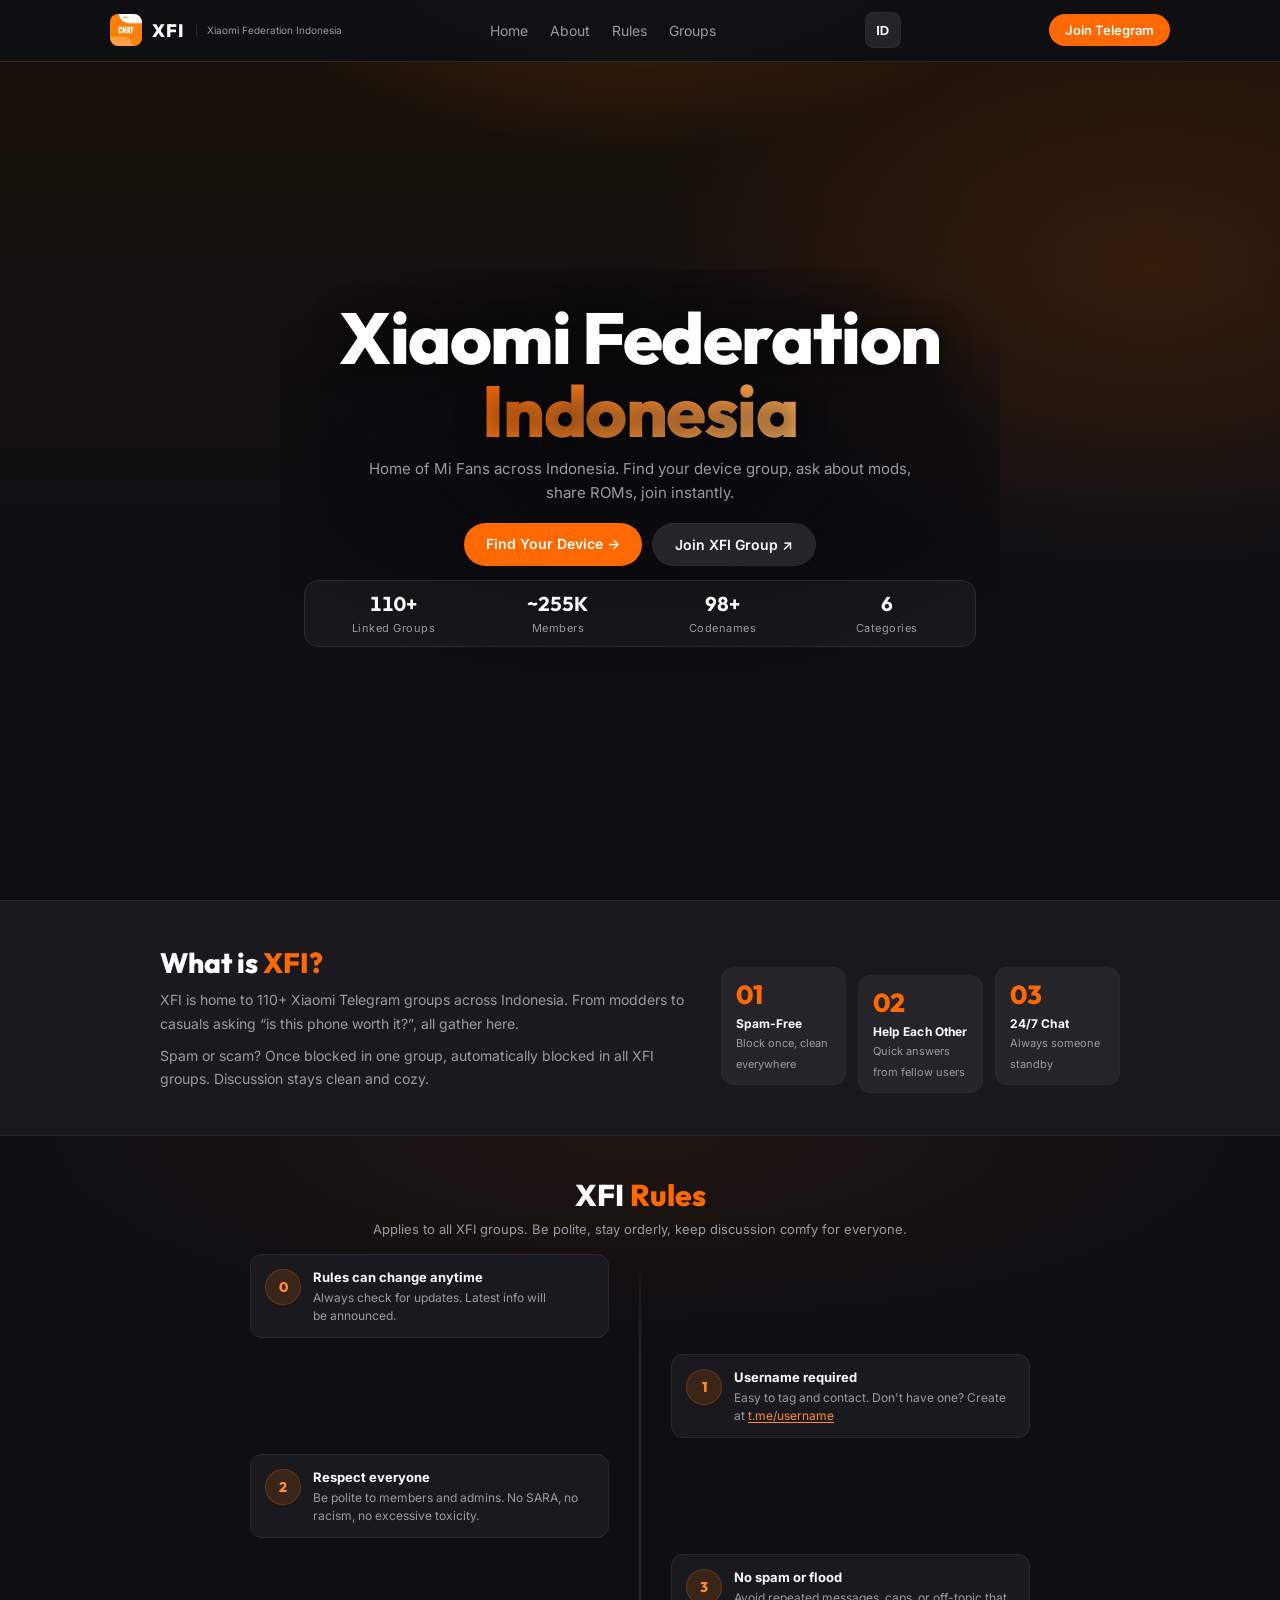
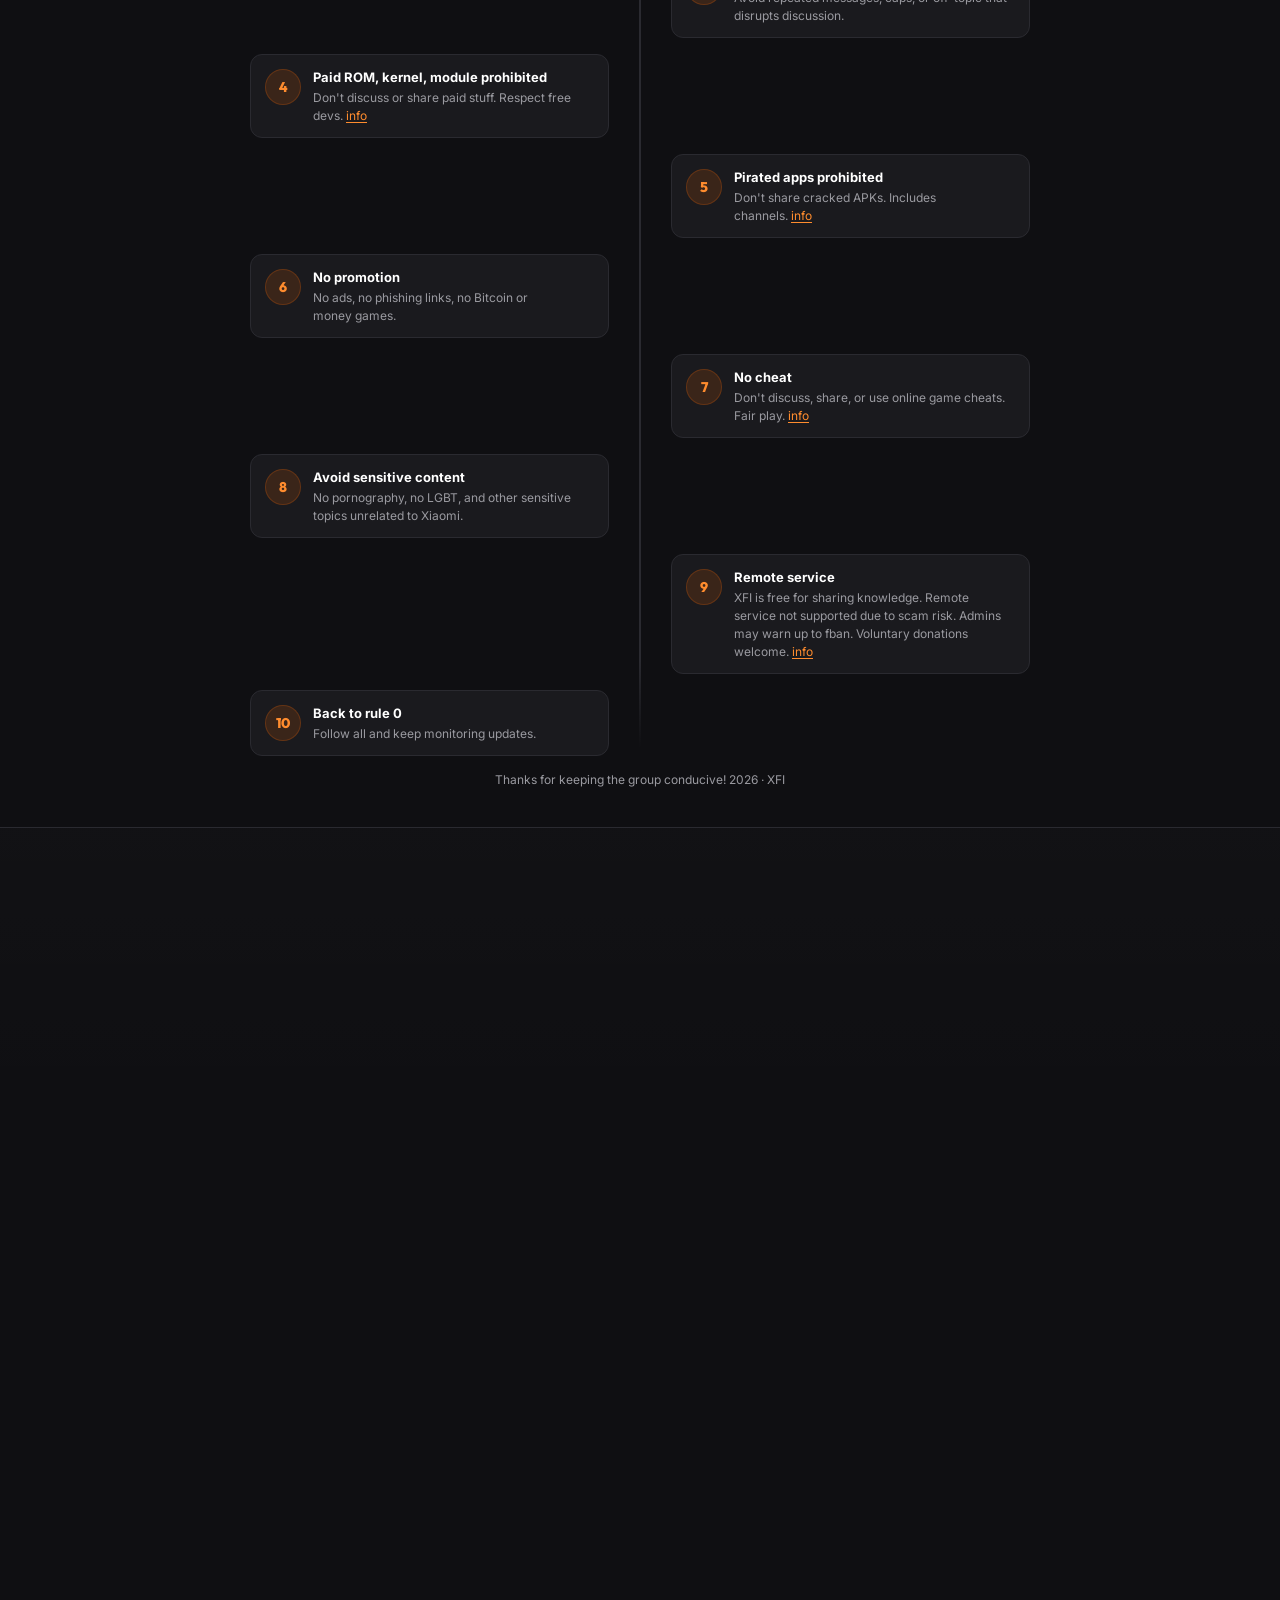
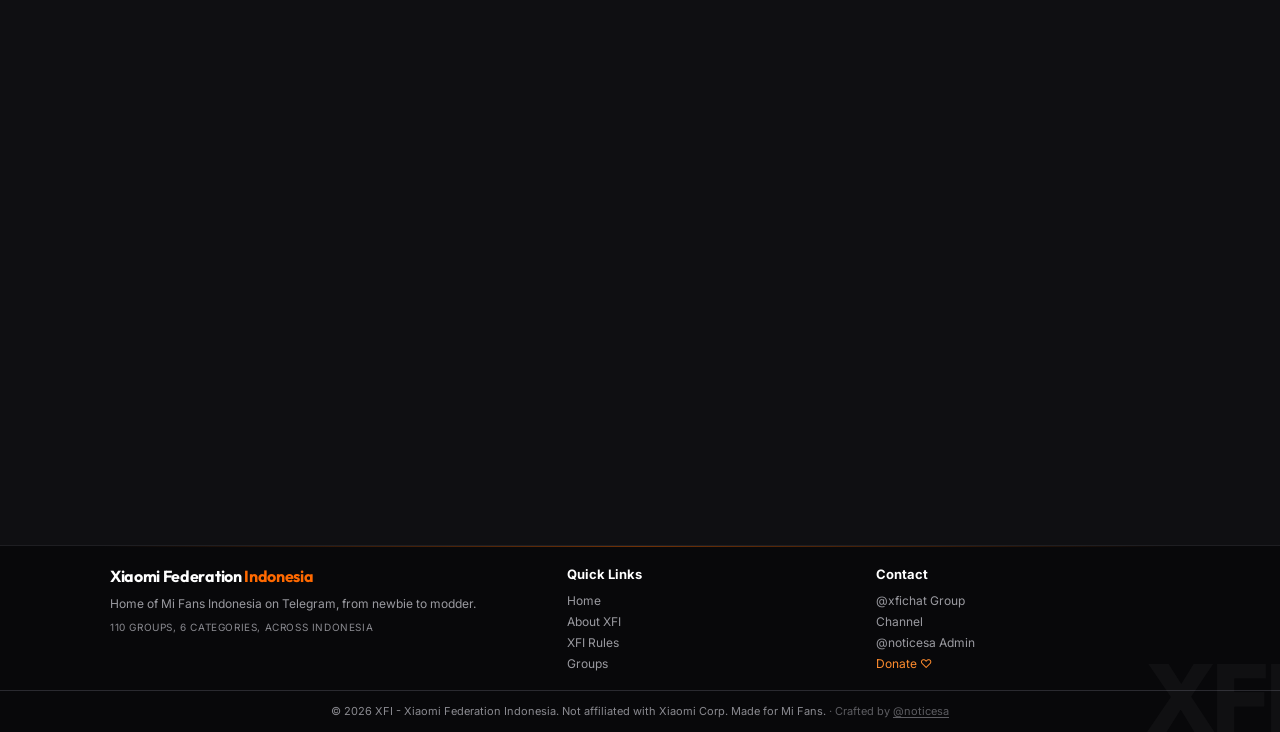
==== index.html @ 32589e23 "feat: initial release Directory of 110 Xiaomi Telegram groups with vertical hero, category filter an" ====
<!DOCTYPE html>
<html lang="id">
<head>
<meta charset="UTF-8">
<meta name="viewport" content="width=device-width, initial-scale=1.0">
<title>XFI - Xiaomi Federation Indonesia</title>
<meta name="description" content="Federasi Xiaomi Indonesia di Telegram. 110 grup tertaut, 110 device, info ROM & komunitas Mi Fans.">
<meta property="og:title" content="XFI - Xiaomi Federation Indonesia">
<meta property="og:description" content="110 grup Telegram Xiaomi tertaut XFI. Filter by kategori/device, foto asli, join langsung.">
<meta property="og:image" content="https://xiaomifederationindonesia.vercel.app/assets/images/xfi-group.jpg">
<meta property="og:type" content="website">
<meta property="og:url" content="https://xiaomifederationindonesia.vercel.app/">
<link rel="canonical" href="https://xiaomifederationindonesia.vercel.app/">
<link rel="alternate" hreflang="id" href="https://xiaomifederationindonesia.vercel.app/">
<link rel="alternate" hreflang="en" href="https://xiaomifederationindonesia.vercel.app/?lang=en">
<link rel="alternate" hreflang="x-default" href="https://xiaomifederationindonesia.vercel.app/">
<link rel="icon" type="image/png" href="assets/images/favicon.png">
<script type="application/ld+json">{"@context":"https://schema.org","@type":"Organization","name":"Xiaomi Federation Indonesia","alternateName":"XFI","url":"https://xiaomifederationindonesia.vercel.app/","logo":"https://xiaomifederationindonesia.vercel.app/assets/images/xfi-group.jpg","description":"Federasi 110 grup Telegram Xiaomi se-Indonesia. Cari grup sesuai HP-mu, tanya oprek, share ROM.","sameAs":["https://t.me/xfichat","https://t.me/XiaomiFederationIndonesia"]}</script>
<script type="application/ld+json">{"@context":"https://schema.org","@type":"FAQPage","mainEntity":[{"@type":"Question","name":"Apa itu XFI?","acceptedAnswer":{"@type":"Answer","text":"XFI adalah Xiaomi Federation Indonesia, federasi 110 grup Telegram Xiaomi se-Indonesia. Dari yang hobi oprek sampai yang cuma mau nanya HP ini worth it gak, semua ngumpul di sini. Spam sekali diblok otomatis keblok di semua grup."}},{"@type":"Question","name":"Bagaimana cara gabung grup XFI?","acceptedAnswer":{"@type":"Answer","text":"Buka https://xiaomifederationindonesia.vercel.app/, cari HP-mu via filter kategori/device atau search, lalu klik Join Grup untuk langsung ke Telegram."}},{"@type":"Question","name":"Apakah XFI resmi Xiaomi?","acceptedAnswer":{"@type":"Answer","text":"Bukan. XFI bukan afiliasi resmi Xiaomi Corp. Dibuat untuk Mi Fans Indonesia."}},{"@type":"Question","name":"Apa aturan utama XFI?","acceptedAnswer":{"@type":"Answer","text":"Wajib pakai username, hormati anggota, no spam/flood, no ROM/kernel berbayar, no APK bajakan, no promosi/phishing/Bitcoin, no cheat, no konten sensitif. Lihat https://xiaomifederationindonesia.vercel.app/#aturan"}}]}</script>
<link rel="apple-touch-icon" href="assets/images/xfi-group.jpg">
<link rel="manifest" href="/manifest.json">
<meta name="theme-color" content="#FF6900">
<link rel="preconnect" href="https://fonts.googleapis.com">
<link rel="preconnect" href="https://fonts.gstatic.com" crossorigin>
<link rel="preload" as="style" href="https://fonts.googleapis.com/css2?family=Outfit:wght@400;600;700;800&family=Inter:wght@400;500;600&display=swap" onload="this.onload=null;this.rel='stylesheet'">
<noscript><link href="https://fonts.googleapis.com/css2?family=Outfit:wght@400;600;700;800&family=Inter:wght@400;500;600&display=swap" rel="stylesheet"></noscript>
<link rel="stylesheet" href="css/style.css?v=46">
<link rel="preload" as="image" href="assets/images/xfi-group.webp" type="image/webp" fetchpriority="high">
<script>document.documentElement.classList.add('js');try{var m=navigator.deviceMemory||8,c=navigator.hardwareConcurrency||8,cn=navigator.connection,sd=cn&&cn.saveData,sl=cn&&/2g/.test(cn.effectiveType||'');if(m<=4||c<=4||sd||sl)document.documentElement.classList.add('low-end');}catch(e){}</script>
</head>
<body>
<a href="#grup" class="skip-link">Lompat ke daftar grup</a>

<nav id="navbar" aria-label="Navigasi utama">
  <div class="nav-inner">
    <div class="logo">
      <div class="logo-box"><picture><source srcset="assets/images/xfi-group.webp" type="image/webp"><img src="assets/images/xfi-group.jpg" alt="XFI" loading="eager" decoding="async" fetchpriority="high" width="32" height="32"></picture></div>
      <span>XFI</span>
      <small>Xiaomi Federation Indonesia</small>
    </div>
    <div class="nav-links">
      <a href="#beranda" data-i18n="nav_home">Beranda</a>
      <a href="#tentang" data-i18n="nav_about">Tentang</a>
      <a href="#aturan" data-i18n="nav_rules">Aturan</a>
      <a href="#grup" data-i18n="nav_groups">Daftar Grup</a>
    </div>
    <button id="langToggle" class="lang-toggle" aria-label="Switch language">EN</button>
    <a href="https://t.me/xfichat" target="_blank" rel="noopener" class="nav-cta" data-i18n="nav_cta">Join Telegram</a>
    <button class="burger" onclick="toggleMenu()" aria-label="Toggle menu" aria-expanded="false" aria-controls="mobileMenu">☰</button>
  </div>
  <div id="mobileMenu" class="mobile-menu">
    <a href="#beranda" onclick="toggleMenu()" data-i18n="nav_home">Beranda</a>
    <a href="#tentang" onclick="toggleMenu()" data-i18n="nav_about">Tentang</a>
    <a href="#aturan" onclick="toggleMenu()" data-i18n="nav_rules">Aturan</a>
    <a href="#grup" onclick="toggleMenu()" data-i18n="nav_groups">Daftar Grup</a>
  </div>
</nav>

<section id="beranda" class="hero">
  <div class="hero-bg"></div>
  <div class="hero-lottie" id="heroLottie" aria-hidden="true"><div class="strip-row strip-a" id="stripA"></div><div class="strip-row strip-b" id="stripB"></div><div class="strip-row strip-c" id="stripC"></div><div class="strip-row strip-d" id="stripD"></div><div class="strip-row strip-e" id="stripE"></div></div>
  <div class="hero-content">
    <h1 data-i18n="hero_title">Xiaomi Federation <span>Indonesia</span></h1>
    <p data-i18n="hero_desc">Tempat kumpul Mi Fans se-Indonesia. Cari grup sesuai HP-mu, tanya oprek, share ROM, langsung join.</p>
    <div class="hero-actions">
      <a href="#grup" class="btn-primary" data-i18n="hero_cta1">Cari Grup HP-mu →</a>
      <a href="https://t.me/xfichat" target="_blank" rel="noopener" class="btn-secondary" data-i18n="hero_cta2">Join Grup XFI ↗</a>
    </div>
    <div class="hero-stats">
      <div class="stat"><b id="countGroups">110+</b><span data-i18n="stat_groups">Grup Tertaut</span></div>
      <div class="stat"><b id="countMembers">~254K</b><span data-i18n="stat_members">Member Grup</span></div>
      <div class="stat"><b id="countCodenames">95+</b><span data-i18n="stat_codenames">Codename</span></div>
      <div class="stat"><b id="countCats">6</b><span data-i18n="stat_cats">Kategori</span></div>
    </div>
  </div>
</section>

<section id="tentang" class="about">
  <div class="container">
    <div class="about-grid">
      <div class="about-text reveal">
        <h2 data-i18n="about_title">Apa itu <span>XFI?</span></h2>
        <p data-i18n="about_p1">XFI itu rumah bareng <span id="aboutGroupsCount">110</span>+ grup Telegram Xiaomi se-Indonesia. Dari yang hobi oprek sampai yang cuma mau nanya “HP ini worth it gak?” semua ngumpul di sini.</p>
        <p data-i18n="about_p2">Kalau ada spam atau scam, sekali diblok di satu grup, otomatis keblok di semua grup XFI. Jadi diskusinya tetap bersih dan nyaman.</p>
      </div>
      <div class="about-cards">
        <div class="mini-card reveal reveal-delay-1"><b data-i18n="about_c1_b">Bebas Spam</b><span data-i18n="about_c1_s">Blok sekali, bersih di semua grup</span></div>
        <div class="mini-card reveal reveal-delay-2"><b data-i18n="about_c2_b">Saling Bantu</b><span data-i18n="about_c2_s">Jawaban cepat dari sesama user</span></div>
        <div class="mini-card reveal reveal-delay-3"><b data-i18n="about_c3_b">Ngobrol 24 Jam</b><span data-i18n="about_c3_s">Ada terus yang standby</span></div>
      </div>

    </div>
  </div>
</section>

<section id="aturan" class="rules">
  <div class="container">
    <div class="section-head reveal">
      <h2 data-i18n="rules_title">Aturan <span>XFI</span></h2>
      <p data-i18n="rules_sub">Berlaku di semua grup tertaut XFI. Sopan, tertib, biar diskusi tetap nyaman buat semua.</p>
    </div>
    <div class="rules-grid">
      <div class="rule-card reveal"><span class="rule-num">0</span><div><b data-i18n="r0_b">Aturan bisa berubah sewaktu-waktu</b><p data-i18n="r0_p">Selalu cek pembaruan biar tidak ketinggalan. Info terbaru selalu diumumkan.</p></div></div>
      <div class="rule-card reveal"><span class="rule-num">1</span><div><b data-i18n="r1_b">Wajib pakai username</b><p data-i18n="r1_p">Biar gampang di-tag dan dihubungi. Belum punya? Buat dulu di <a href="https://t.me/username" target="_blank" rel="noopener">t.me/username</a></p></div></div>
      <div class="rule-card reveal"><span class="rule-num">2</span><div><b data-i18n="r2_b">Saling menghormati</b><p data-i18n="r2_p">Sopan ke anggota dan admin. No SARA, no rasis, no toxic berlebihan.</p></div></div>
      <div class="rule-card reveal"><span class="rule-num">3</span><div><b data-i18n="r3_b">Jangan spam atau flood</b><p data-i18n="r3_p">Hindari pesan berulang, huruf gede berlebihan, atau OOT yang ganggu diskusi.</p></div></div>
      <div class="rule-card reveal"><span class="rule-num">4</span><div><b data-i18n="r4_b">ROM, kernel, modul berbayar dilarang</b><p data-i18n="r4_p">Jangan bahas atau share yang berbayar. Hargai dev yang gratis. <a href="https://t.me/XiaomiFederationIndonesia/495" target="_blank" rel="noopener">info</a></p></div></div>
      <div class="rule-card reveal"><span class="rule-num">5</span><div><b data-i18n="r5_b">Aplikasi bajakan dilarang</b><p data-i18n="r5_p">Jangan share APK crack, tani, atau mod ilegal. Termasuk channelnya. <a href="https://t.me/XiaomiFederationIndonesia/1119" target="_blank" rel="noopener">info</a></p></div></div>
      <div class="rule-card reveal"><span class="rule-num">6</span><div><b data-i18n="r6_b">Dilarang promosi</b><p data-i18n="r6_p">No iklan, no link phishing, no bahas Bitcoin atau money game.</p></div></div>
      <div class="rule-card reveal"><span class="rule-num">7</span><div><b data-i18n="r7_b">No cheat</b><p data-i18n="r7_p">Jangan bahas, share, atau pakai cheat game online. Fair play ya. <a href="https://t.me/XiaomiFederationIndonesia/1123" target="_blank" rel="noopener">info</a></p></div></div>
      <div class="rule-card reveal"><span class="rule-num">8</span><div><b data-i18n="r8_b">Hindari konten sensitif</b><p data-i18n="r8_p">No pornografi, no LGBT, dan topik sensitif lain yang tidak nyambung sama Xiaomi.</p></div></div>
      <div class="rule-card reveal"><span class="rule-num">9</span><div><b data-i18n="r9_b">Jasa remote</b><p data-i18n="r9_p">XFI itu gratis untuk berbagi ilmu. Jasa remote tidak didukung karena rawan tipu. Admin bisa kasih peringatan sampai fban. Donasi sukarela sebagai terima kasih tetap boleh. <a href="https://t.me/XiaomiFederationIndonesia/1492" target="_blank" rel="noopener">info selengkapnya</a></p></div></div>
      <div class="rule-card reveal"><span class="rule-num">10</span><div><b data-i18n="r10_b">Balik lagi ke aturan 0</b><p data-i18n="r10_p">Patuhi semuanya dan pantau terus update aturannya.</p></div></div>
    </div>
    <p class="rules-foot reveal" data-i18n="rules_foot">Makasih udah jaga grup tetap kondusif! 2026 · XFI</p>
  </div>
</section>

<section id="grup" class="groups">
  <div class="container">
    <div class="section-head reveal">
      <h2 data-i18n="groups_title">Daftar Grup Tertaut <span>XFI</span></h2>
      <p data-i18n="groups_sub"><span id="totalGroupsText">110</span> grup aktif. Pilih kategori atau device-mu di bawah, langsung ketemu grup yang pas.</p>
    </div>

    <div class="filter-bar reveal" role="search" aria-label="Filter grup">
      <input type="text" id="searchInput" placeholder="Cari HP-mu… misal: ginkgo, tanzanite, POCO X3 atau &quot;Note 12&quot;" oninput="onSearch()" aria-label="Cari grup">
      <span class="search-hint" aria-hidden="true"><kbd>/</kbd></span>
      <button id="clearFilter" class="btn-secondary" onclick="clearFilters()" style="display:none;white-space:nowrap" aria-label="Reset filter">× Reset</button>
      </div>

    <div class="device-bar reveal" id="categoryBar" role="group" aria-label="Kategori">
      <!-- category pills injected by JS -->
    </div>

    <div class="results-info">
      <span id="resultsText" role="status" aria-live="polite">Ditemukan 110 grup</span>
      <span data-i18n="results_hint">Pilih kategori untuk filter</span>
    </div>

    <div id="groupGrid" class="card-grid" role="list" aria-label="Daftar grup">
      <!-- injected -->
    </div>
    <div class="load-more-wrap" id="loadMoreWrap">
      <small id="loadInfo">Menampilkan 12 dari 110 grup</small>
      <button id="loadMoreBtn" class="btn-secondary" onclick="toggleShowAll()" style="display:none">Lihat Semua (110)</button>
    </div>
    <p class="groups-missing" data-i18n="groups_missing">Grup kamu belum ada? <a href="https://t.me/noticesa" target="_blank" rel="noopener">Hubungi @noticesa</a> di Telegram.</p>
  </div>
</section>

<footer>
  <div class="container footer-grid">
    <div>
      <h3 class="footer-title">Xiaomi Federation <span>Indonesia</span></h3>
      <p data-i18n="footer_desc">Rumah Mi Fans Indonesia di Telegram, dari newbie sampai opreker.</p>
      <small class="footer-meta" data-i18n="footer_meta">110 Grup, 6 Kategori, Se-Indonesia</small>
    </div>
    <div>
      <b data-i18n="footer_quick">Link Cepat</b>
      <a href="#beranda" data-i18n="footer_link_home">Beranda</a>
      <a href="#tentang" data-i18n="footer_link_about">Tentang XFI</a>
      <a href="#aturan" data-i18n="footer_link_rules">Aturan XFI</a>
      <a href="#grup" data-i18n="footer_link_groups">Daftar Grup</a>
    </div>
    <div>
      <b data-i18n="footer_contact">Kontak</b>
      <a href="https://t.me/xfichat" target="_blank" rel="noopener" data-i18n="footer_link_chat">@xfichat Grup</a>
      <a href="https://t.me/XiaomiFederationIndonesia" target="_blank" rel="noopener" data-i18n="footer_link_channel">Channel Pengumuman</a>
      <a href="https://t.me/noticesa" target="_blank" rel="noopener" data-i18n="footer_link_admin">@noticesa Admin</a>
      <a href="https://sociabuzz.com/noticesa/tribe" target="_blank" rel="noopener" class="footer-donate" data-i18n="footer_donate">Donasi ♡</a>
    </div>
  </div>
  <div class="copyright"><span data-i18n="footer_copy">© 2026 XFI - Xiaomi Federation Indonesia. Bukan afiliasi resmi Xiaomi Corp. Dibuat untuk Mi Fans.</span> <span class="footer-credit">· Crafted by <a href="https://t.me/noticesa" target="_blank" rel="noopener">@noticesa</a></span></div>
</footer>

<div id="toast" class="toast" role="status" aria-live="polite"></div>
<script>if('serviceWorker' in navigator){ window.addEventListener('load',()=>{ navigator.serviceWorker.register('/sw.js').catch(()=>{}); }); }</script>
<script src="js/script.js?v=46" defer></script>
</body>
</html>
---- css/style.css ----
*{margin:0;padding:0;box-sizing:border-box}
:root{--orange:#FF6900;--orange2:#ff8c2e;--dark:#0f0f12;--dark2:#1a1a1e;--dark3:#252529;--muted:#9a9aa0;--border:#2a2a30;--ease: cubic-bezier(0.16,1,0.3,1)}
html{scroll-behavior:smooth}
::view-transition-old(root),::view-transition-new(root){animation-duration:.25s}
::view-transition-group(root){background:var(--dark)}
html::view-transition{background:var(--dark)}
:focus-visible{outline:2px solid var(--orange);outline-offset:2px}
.skip-link{position:absolute;left:-9999px;top:8px;background:var(--orange);color:#fff;padding:8px 14px;border-radius:999px;font-size:13px;z-index:100;transition:left .15s}
.skip-link:focus{left:12px;top:12px}
@media(prefers-reduced-motion:reduce){html{scroll-behavior:auto} .hero-bg{animation:none!important} .reveal{opacity:1!important;transform:none!important} .badge{animation:none!important} .hero h1 span{animation:none!important} .g-card{animation:none!important} .btn-primary::after{display:none}}
body{font-family:'Inter',sans-serif;background:var(--dark);color:#fff;overflow-x:hidden;-webkit-font-smoothing:antialiased;text-rendering:optimizeLegibility;font-variant-ligatures:common-ligatures;font-feature-settings:"kern" 1,"liga" 1}
h1,h2,h3{hyphens:none}
p{text-wrap:pretty}
img{max-width:100%;height:auto}
img[loading="lazy"]{content-visibility:auto;contain-intrinsic-size:320px 320px}
a{color:inherit;text-decoration:none}
.container{max-width:1100px;margin:0 auto;padding:0 20px}
/* reveal */
.reveal{opacity:0;transform:translateY(14px)}
.reveal.active{opacity:1;transform:none;transition:opacity .6s var(--ease),transform .6s var(--ease)}
.reveal-delay-1{transition-delay:.05s} .reveal-delay-2{transition-delay:.1s} .reveal-delay-3{transition-delay:.15s}
nav{position:fixed;top:0;left:0;right:0;z-index:50;background:rgba(15,15,18,0.82);backdrop-filter:blur(16px) saturate(1.2);-webkit-backdrop-filter:blur(16px) saturate(1.2);border-bottom:1px solid var(--border);transition:background .3s var(--ease), border-color .3s var(--ease), box-shadow .3s var(--ease);contain:paint;transform:translateZ(0);will-change:auto}
nav.scrolled{background:rgba(15,15,18,0.96);box-shadow:0 4px 30px rgba(0,0,0,0.4);border-color:rgba(255,105,0,0.15)}
.nav-inner{max-width:1100px;margin:0 auto;padding:12px 20px;display:flex;align-items:center;justify-content:space-between;gap:16px}
.logo{display:flex;align-items:center;gap:10px}
.logo-box{width:32px;height:32px;background:var(--orange);border-radius:8px;display:grid;place-items:center;font-weight:800;font-family:'Outfit';font-size:18px;color:#fff;overflow:hidden;transition:transform .3s var(--ease)}
.logo-box img{width:100%;height:100%;object-fit:cover;display:block}
.logo-box picture{width:100%;height:100%;display:block}
.logo:hover .logo-box{transform:rotate(6deg) scale(1.05)}
.logo span{font-family:'Outfit';font-weight:800;font-size:18px;letter-spacing:1px}
.logo small{font-size:10px;color:var(--muted);border-left:1px solid var(--border);padding-left:10px;margin-left:2px;line-height:1.2;display:none}
@media(min-width:700px){.logo small{display:block}}
.nav-links{display:none;gap:22px;font-size:14px;color:var(--muted)}
.nav-links a{position:relative;transition:color .2s}
.nav-links a::after{content:'';position:absolute;left:0;bottom:-4px;width:0;height:2px;background:var(--orange);border-radius:2px;transition:width .3s var(--ease)}
.nav-links a:hover{color:#fff}
.nav-links a:hover::after{width:100%}
@media(min-width:800px){.nav-links{display:flex}}
.lang-toggle{display:grid!important;place-items:center;background:var(--dark3);border:1px solid var(--border);color:#fff;width:36px;height:36px;border-radius:8px;font-size:13px;font-weight:800;cursor:pointer;transition:all .2s var(--ease);margin-left:auto;flex-shrink:0;opacity:1!important;visibility:visible!important;z-index:10}
.lang-toggle::before{content:'🌐';font-size:14px;display:none}
.lang-toggle:hover{border-color:var(--orange);color:var(--orange);background:var(--dark3)}
@media(min-width:800px){.lang-toggle{margin-left:0}}
@media(max-width:799px){.lang-toggle{width:36px;height:36px;font-size:13px}}
.nav-cta{background:var(--orange);padding:8px 16px;border-radius:999px;font-size:13px;font-weight:600;display:none;transition:transform .2s var(--ease), background .2s, box-shadow .2s}
.nav-cta:hover{transform:translateY(-1px) scale(1.02);background:var(--orange2);box-shadow:0 4px 16px rgba(255,105,0,0.35)}
@media(min-width:800px){.nav-cta{display:block}}
.burger{background:var(--dark3);border:1px solid var(--border);color:#fff;width:36px;height:36px;border-radius:8px;font-size:18px;transition:all .2s}
.burger:hover{border-color:var(--orange);color:var(--orange)}
@media(min-width:800px){.burger{display:none}}
.mobile-menu{display:flex;flex-direction:column;gap:10px;border-top:1px solid transparent;max-height:0;opacity:0;visibility:hidden;pointer-events:none;transform:translateY(-8px);overflow:hidden;padding:0 20px;transition:max-height .36s var(--ease), opacity .28s var(--ease), transform .32s var(--ease), padding .32s var(--ease), border-color .28s var(--ease), visibility .32s var(--ease)}
.mobile-menu.open{max-height:220px;opacity:1;visibility:visible;pointer-events:auto;transform:none;padding:10px 20px 16px;border-top-color:var(--border)}
.mobile-menu a{padding:8px 0;color:var(--muted);transition:color .2s, transform .2s}
.mobile-menu a:hover{color:#fff;transform:translateX(4px)}
.hero{position:relative;padding:96px 20px 48px;text-align:center;overflow:hidden;min-height:100vh;min-height:100dvh;min-height:100svh;display:grid;place-items:center;contain:paint}
@media(max-width:900px){.hero{padding:88px 20px 40px;min-height:100vh;min-height:100dvh;min-height:100svh}}
@media(max-width:600px){.hero{padding:84px 16px 32px;min-height:100vh;min-height:100dvh;min-height:100svh}}
.hero-bg{position:absolute;inset:0;background:radial-gradient(ellipse 700px 400px at 50% -10%, rgba(255,105,0,0.28), transparent 60%), radial-gradient(ellipse 500px 300px at 90% 30%, rgba(255,105,0,0.14), transparent), linear-gradient(180deg, #1a1108 0%, #0f0f12 60%);z-index:-1;animation:heroShift 14s ease-in-out infinite alternate;transform:translateZ(0);contain:paint;will-change:auto}
@keyframes heroShift{0%{transform:scale(1) translateY(0)}100%{transform:scale(1.03) translateY(-6px)}}
.hero-lottie{position:absolute;inset:0;pointer-events:none;z-index:0;overflow:hidden;contain:paint;display:flex;flex-direction:row;justify-content:space-evenly;gap:10px;animation:lottieIn 1s var(--ease) .1s both}
@keyframes lottieIn{from{opacity:0}to{opacity:1}}
.strip-row{position:relative;display:flex;flex-direction:column;height:max-content;opacity:.52;-webkit-mask-image:linear-gradient(180deg,transparent 0,#000 16%,#000 84%,transparent 100%);mask-image:linear-gradient(180deg,transparent 0,#000 16%,#000 84%,transparent 100%)}
.strip-a{animation:marqueeY 38s linear infinite,weaveX 9s ease-in-out infinite}
.strip-b{animation:marqueeY 96s linear infinite reverse,weaveX 11s ease-in-out infinite reverse}
.strip-c{animation:marqueeY 55s linear infinite,weaveX 10s ease-in-out infinite}
.strip-d{animation:marqueeY 130s linear infinite reverse,weaveX 12s ease-in-out infinite reverse}
.strip-e{animation:marqueeY 72s linear infinite,weaveX 8.5s ease-in-out infinite}
.strip-row img{width:120px;height:120px;object-fit:cover;border-radius:16px;margin-bottom:10px;border:1px solid rgba(255,255,255,0.09);filter:saturate(1.05) blur(2.6px);transform:translateZ(0) scale(1.04);will-change:transform;contain:paint}
@keyframes marqueeY{from{transform:translateY(0)}to{transform:translateY(-50%)}}
@keyframes weaveX{0%,100%{translate:0 0}50%{translate:4px 0}}
.hero-lottie::after{content:'';position:absolute;inset:0;background:linear-gradient(180deg,rgba(15,15,18,0.78) 0%,rgba(15,15,18,0.58) 30%,rgba(15,15,18,0.58) 70%,rgba(15,15,18,0.86) 100%)}
@media(max-width:600px){.hero-lottie{gap:6px;animation:none;contain:paint}.strip-row{animation:none!important;opacity:.46;will-change:auto}.strip-a{animation:marqueeY 45s linear infinite!important;will-change:transform;transform:translateZ(0)}.strip-b{animation:marqueeY 105s linear infinite reverse!important;will-change:transform;transform:translateZ(0)}.strip-c{animation:marqueeY 62s linear infinite!important;will-change:transform;transform:translateZ(0)}.strip-row img{width:88px;height:88px;border-radius:12px;filter:saturate(1.05) blur(2.2px);transform:translateZ(0);will-change:auto}.strip-d,.strip-e{display:none}.hero-lottie::after{background:linear-gradient(180deg,rgba(15,15,18,0.82) 0%,rgba(15,15,18,0.64) 30%,rgba(15,15,18,0.64) 70%,rgba(15,15,18,0.88) 100%)}}
@media(prefers-reduced-motion:reduce){.hero-lottie{display:none}}
@media(hover:none){.hero-lottie{will-change:auto}.strip-row{will-change:auto}.strip-row img{filter:saturate(1.05) blur(2.2px);will-change:auto;transform:none}.hero-lottie::after{background:linear-gradient(180deg,rgba(15,15,18,0.84) 0%,rgba(15,15,18,0.66) 30%,rgba(15,15,18,0.66) 70%,rgba(15,15,18,0.90) 100%)}}
.hero-content{max-width:720px;position:relative;z-index:1;background:radial-gradient(ellipse 80% 70% at 50% 45%, rgba(9,9,12,0.9) 0%, rgba(9,9,12,0.6) 55%, transparent 78%);padding:32px 24px}
@media(max-width:600px){.hero-content{padding:18px 12px}}
@keyframes fadeUp{from{opacity:0;transform:translateY(18px)}to{opacity:1;transform:none}}
@keyframes float{0%,100%{transform:translateY(0)}50%{transform:translateY(-4px)}}
@keyframes gradientShift{0%{background-position:0% 50%}50%{background-position:100% 50%}100%{background-position:0% 50%}}
@keyframes cardEntrance{from{opacity:0;transform:translateY(12px) scale(0.98)}to{opacity:1;transform:none}}
.badge{background:rgba(255,105,0,0.14);border:1px solid rgba(255,105,0,0.28);color:var(--orange2);padding:6px 12px;border-radius:999px;font-size:11px;letter-spacing:.6px;font-weight:600;display:inline-block;margin-bottom:12px;backdrop-filter:blur(8px);-webkit-backdrop-filter:blur(8px);animation:fadeUp .6s var(--ease) .1s both, float 4s ease-in-out 1s infinite}
.hero h1{font-family:'Outfit';font-size:clamp(40px,8vw,72px);font-weight:800;line-height:1.02;letter-spacing:-0.02em;animation:fadeUp .6s var(--ease) .15s both;text-wrap:balance;text-shadow:0 2px 28px rgba(0,0,0,0.6)}
.hero h1 span{color:var(--orange);background:linear-gradient(135deg, var(--orange), #ffb86a, var(--orange));background-size:200% 200%;-webkit-background-clip:text;-webkit-text-fill-color:transparent;background-clip:text;animation:gradientShift 6s ease infinite}
.hero p{color:var(--muted);margin:10px auto 0;max-width:560px;line-height:1.6;font-size:15px;animation:fadeUp .6s var(--ease) .2s both}
@media(max-width:600px){.hero p{font-size:14px;line-height:1.5}}
.hero-actions{display:flex;gap:10px;justify-content:center;margin-top:18px;flex-wrap:wrap;animation:fadeUp .6s var(--ease) .25s both}
.btn-primary{position:relative;overflow:hidden;background:var(--orange);color:#fff;padding:12px 22px;border-radius:999px;font-weight:600;font-size:14px;display:inline-block;transition:transform .25s var(--ease), background .2s, box-shadow .25s var(--ease);isolation:isolate;will-change:auto}
.btn-primary:hover{background:var(--orange2);transform:translateY(-2px) scale(1.015);box-shadow:0 8px 22px rgba(255,105,0,0.35)}
.btn-primary::after{content:'';position:absolute;top:0;left:0;width:100%;height:100%;background:linear-gradient(120deg, transparent 20%, rgba(255,255,255,0.22) 40%, transparent 60%);transform:translateX(-100%);transition:transform .6s var(--ease);pointer-events:none}
.btn-primary:hover::after{transform:translateX(100%)}
.btn-primary:active{transform:translateY(0) scale(0.98)}
.btn-secondary{background:var(--dark3);border:1px solid var(--border);color:#fff;padding:12px 22px;border-radius:999px;font-weight:600;font-size:14px;transition:transform .25s var(--ease), background .2s, border-color .2s}
.btn-secondary:hover{background:#2a2a30;border-color:rgba(255,105,0,0.3);transform:translateY(-2px)}
.hero-stats{display:grid;grid-template-columns:repeat(4,1fr);gap:8px;margin-top:14px;background:rgba(255,255,255,0.04);border:1px solid var(--border);border-radius:14px;padding:10px;backdrop-filter:blur(10px);-webkit-backdrop-filter:blur(10px);animation:fadeUp .6s var(--ease) .35s both}
@media(max-width:600px){.hero-stats{gap:6px;padding:8px}.stat b{font-size:18px}.stat span{font-size:10px}}
.stat b{font-family:'Outfit';font-size:20px;display:block;transition:color .3s, transform .3s var(--ease);font-variant-numeric:tabular-nums lining-nums}
.stat:hover b{color:var(--orange);transform:scale(1.05)}
.stat span{font-size:11px;color:var(--muted);letter-spacing:.5px}
@media(max-width:500px){.hero-stats{grid-template-columns:repeat(2,1fr);gap:6px}}
.about{padding:36px 0;background:var(--dark2);border-top:1px solid var(--border);border-bottom:1px solid var(--border);content-visibility:auto;contain-intrinsic-size:auto 320px;contain:layout paint}
.about-grid{display:grid;grid-template-columns:1fr;gap:24px;max-width:960px;margin:0 auto}
@media(min-width:800px){.about-grid{grid-template-columns:1.2fr .9fr;align-items:center;gap:28px}.about-text h2,.about-text p{text-align:left;margin-left:0;margin-right:0}.about-text p{max-width:48ch}}
@media(max-width:799px){.about-text h2,.about-text p{text-align:center}}
.about-text h2{font-family:'Outfit';font-size:clamp(24px,4vw,28px);font-weight:800;text-wrap:balance}
.about-text h2 span{color:var(--orange)}
.about-text p{color:var(--muted);line-height:1.7;margin:8px auto 0;max-width:62ch;font-size:14px}
@media(max-width:600px){.about-text p{font-size:13px;max-width:34ch}}
.about-cards{display:grid;grid-template-columns:1fr;gap:10px;margin-top:14px}
@media(min-width:500px) and (max-width:799px){.about-cards{grid-template-columns:repeat(3,1fr)}}
@media(min-width:800px){.about-cards{grid-template-columns:1fr;gap:12px;margin-top:0}}
.mini-card{background:var(--dark3);border:1px solid var(--border);border-radius:12px;padding:14px 14px 12px;font-size:17px;transition:transform .3s var(--ease), border-color .3s, background .3s, box-shadow .3s}
.mini-card:hover{transform:translateY(-4px);border-color:rgba(255,105,0,0.28);background:#2e2e33;box-shadow:0 8px 20px rgba(0,0,0,0.18)}
.mini-card b{display:block;font-size:12px;margin-top:8px;letter-spacing:.1px}
.mini-card span{font-size:11px;color:var(--muted);line-height:1.5}
.about-cards{counter-reset:about;display:grid;gap:12px;margin-top:16px}
.mini-card{counter-increment:about;text-align:left}
.mini-card::before{content:'0' counter(about);display:block;font-family:'Outfit';font-weight:800;font-size:26px;color:var(--orange);letter-spacing:.4px;line-height:1}
@media(min-width:700px){.about-cards{grid-template-columns:repeat(3,1fr);gap:12px}.mini-card:nth-child(2){transform:translateY(8px)}.mini-card:nth-child(2):hover{transform:translateY(4px)}}
@media(max-width:699px){.about-cards{gap:10px}.mini-card{padding:12px}.mini-card::before{font-size:22px}}
.about{padding:44px 0}
@media(max-width:600px){.about{padding:32px 0}}
/* RULES */
.rules{padding:40px 0;background:radial-gradient(ellipse 900px 280px at 50% 0%, rgba(255,105,0,0.07), transparent 68%), var(--dark);border-bottom:1px solid var(--border);content-visibility:auto;contain-intrinsic-size:auto 700px;contain:layout paint}
@media(max-width:600px){.rules{padding:28px 0}}
.rules-grid{position:relative;max-width:780px;margin:0 auto;display:flex;flex-direction:column;gap:14px;padding-left:48px}
.rules-grid::before{content:'';position:absolute;left:18px;top:8px;bottom:8px;width:2px;background:linear-gradient(180deg, transparent, var(--border) 8%, var(--border) 92%, transparent);border-radius:999px}
.rule-card{position:relative;display:flex;gap:12px;background:var(--dark2);border:1px solid var(--border);border-radius:12px;padding:14px 14px 12px;transition:border-color .3s,transform .3s var(--ease),background .3s, box-shadow .3s;contain:layout paint}
.rule-card::before{content:'';position:absolute;left:-38px;top:18px;width:10px;height:10px;border-radius:999px;background:var(--dark2);border:2px solid var(--orange);box-shadow:0 0 0 4px rgba(255,105,0,0.12)}
.rule-card:hover{border-color:rgba(255,105,0,0.28);transform:translateX(2px);background:#1e1e22;box-shadow:0 6px 18px rgba(0,0,0,0.18)}
.rule-card:hover::before{background:var(--orange);box-shadow:0 0 0 4px rgba(255,105,0,0.18)}
.rule-num{flex-shrink:0;width:36px;height:36px;border-radius:999px;background:rgba(255,105,0,0.14);border:1px solid rgba(255,105,0,0.22);color:var(--orange2);display:grid;place-items:center;font-weight:800;font-family:'Outfit';font-size:14px}
@media(min-width:700px){.rules-grid{padding-left:0;gap:16px}.rules-grid::before{left:50%;transform:translateX(-50%)}.rule-card{width:46%}.rule-card:nth-child(odd){align-self:flex-start}.rule-card:nth-child(even){align-self:flex-end}.rule-card:nth-child(odd)::before{left:auto;right:-37px}.rule-card:nth-child(even)::before{left:-37px}.rule-card:nth-child(odd):hover{transform:translateX(-2px)}.rule-card:nth-child(even):hover{transform:translateX(2px)}}
@media(max-width:699px){.rules-grid{gap:12px;padding-left:42px}.rules-grid::before{left:14px}.rule-card::before{left:-32px;width:9px;height:9px}}
.rule-card b{display:block;font-size:13px;margin-bottom:4px}
.rule-card p{font-size:12px;color:var(--muted);line-height:1.5;margin-top:2px}
.rule-card a{color:var(--orange2);text-decoration:underline;text-underline-offset:2px}
.rules-foot{text-align:center;margin-top:16px;font-size:12px;color:var(--muted)}
@media(hover:none){.rule-card:hover{transform:none;box-shadow:none}}
/* GROUPS */
.groups{padding:40px 0 36px;background:linear-gradient(180deg, rgba(255,255,255,0.01), transparent 22%), var(--dark);content-visibility:auto;contain-intrinsic-size:auto 800px;contain:layout paint}
@media(max-width:600px){.groups{padding:28px 0 24px}}
.section-head{text-align:center;max-width:600px;margin:0 auto 14px}
.section-head h2{font-family:'Outfit';font-size:30px;font-weight:800}
.section-head h2 span{color:var(--orange)}
.section-head p{color:var(--muted);font-size:13px;margin-top:6px;line-height:1.5}
.groups .section-head{text-align:left;margin:0 0 14px;max-width:none}
.filter-bar{position:sticky;top:60px;z-index:5;display:flex;flex-direction:column;gap:10px;background:var(--dark2);border:1px solid var(--border);border-radius:12px;padding:10px;margin-bottom:8px;transition:border-color .3s, box-shadow .3s}
@media(max-width:600px){.filter-bar{top:56px;padding:10px 10px 8px}}
.filter-bar:focus-within{border-color:rgba(255,105,0,0.3);box-shadow:0 0 0 3px rgba(255,105,0,0.08)}
@media(min-width:700px){.filter-bar{flex-direction:row;align-items:center;justify-content:space-between}}
.filter-bar input{flex:none;background:var(--dark) url("data:image/svg+xml,%3Csvg xmlns='http://www.w3.org/2000/svg' width='16' height='16' viewBox='0 0 24 24' fill='none' stroke='%239a9aa0' stroke-width='2' stroke-linecap='round'%3E%3Ccircle cx='11' cy='11' r='7'/%3E%3Cpath d='M20 20L16.65 16.65'/%3E%3C/svg%3E") no-repeat 14px center;color:#fff;padding:10px 14px 10px 38px;border:1px solid var(--border);border-radius:999px;outline:none;font-size:13px;min-width:0;width:100%;transition:border-color .2s, box-shadow .2s}
@media(min-width:700px){.filter-bar input{flex:1;min-width:0;max-width:none}}
.search-hint{margin-left:8px;display:none;align-items:center;gap:4px;color:var(--muted);font-size:11px;flex-shrink:0}
.search-hint kbd{display:inline-grid;place-items:center;min-width:22px;height:22px;padding:0 6px;border-radius:6px;background:var(--dark3);border:1px solid var(--border);border-bottom-width:2px;font-family:'Inter';font-size:11px;line-height:1;color:var(--muted)}
@media(min-width:700px){.search-hint{display:flex}}
.filter-bar:focus-within .search-hint kbd{border-color:rgba(255,105,0,0.28);color:#fff}
.filter-bar input:focus{border-color:var(--orange);box-shadow:0 0 0 3px rgba(255,105,0,0.12)}
.device-bar{display:flex;gap:7px;overflow-x:auto;padding:8px 8px 14px;margin:-4px -8px 0;scrollbar-width:none; -ms-overflow-style:none;scroll-behavior:smooth;-webkit-overflow-scrolling:touch;scroll-snap-type:x proximity}
.device-bar .device-pill{scroll-snap-align:start}
.device-bar::-webkit-scrollbar{display:none}
.device-pill{white-space:nowrap;background:var(--dark2);border:1px solid var(--border);color:var(--muted);padding:7px 13px;border-radius:999px;font-size:12px;cursor:pointer;flex-shrink:0;min-height:32px;display:inline-grid;place-items:center;transition:all .25s var(--ease)}
@media(max-width:600px){.device-pill{padding:6px 12px;font-size:11px;min-height:30px}}
.device-pill:hover{border-color:rgba(255,105,0,0.4);color:#fff;transform:translateY(-1px);box-shadow:0 3px 10px rgba(255,105,0,0.18)}
.device-pill:active{transform:scale(0.97)}
.device-pill.active{background:var(--orange);color:#fff;border-color:var(--orange);font-weight:600;box-shadow:0 3px 10px rgba(255,105,0,0.36);transform:translateY(-1px)}
.device-pill small{opacity:.7;margin-left:4px}
.results-info{display:flex;align-items:center;justify-content:space-between;padding:4px 2px;color:var(--muted);font-size:11px;gap:8px;flex-wrap:wrap}
.results-info button{min-width:96px;text-align:center;flex-shrink:0}
.card-grid{display:grid;grid-template-columns:1fr;gap:10px;contain:layout paint}
@media(min-width:600px){.card-grid{grid-template-columns:repeat(2,minmax(0,1fr));gap:12px}}
@media(min-width:1024px){.card-grid{gap:12px}}
@media(max-width:599px){.card-grid{gap:10px}.g-card{padding:12px}.g-desc{font-size:12px}}
.g-card{position:relative;overflow:hidden;background:rgba(26,26,30,0.88);border:1px solid var(--border);border-radius:12px;padding:12px;display:flex;flex-direction:column;gap:6px;transition:transform .35s var(--ease), border-color .3s, box-shadow .35s var(--ease), background .3s;min-width:0;max-width:100%;overflow:hidden;isolation:isolate;animation:cardEntrance .5s var(--ease) both;animation-delay:calc(var(--i,0)*0.04s);content-visibility:auto;contain-intrinsic-size:auto 170px;contain:layout paint style;backface-visibility:hidden;transform:translateZ(0);will-change:auto}
.g-bg{position:absolute;inset:0;width:100%;height:100%;object-fit:cover;filter:blur(6px) saturate(1.15);opacity:0;transform:scale(1.08) translateZ(0);transition:opacity .45s var(--ease), filter .3s var(--ease);z-index:0;pointer-events:none;contain:paint;will-change:auto;background:var(--dark3)}
.g-bg.loaded{opacity:0.28}
.g-card::before{content:'';position:absolute;top:0;left:0;right:0;height:1.5px;background:linear-gradient(90deg, transparent 6%, rgba(255,105,0,0.95) 50%, transparent 94%);border-radius:12px 12px 0 0;opacity:0;filter:blur(0.4px);transition:opacity .28s var(--ease);z-index:2;pointer-events:none}
.g-card::after{content:'';position:absolute;inset:0;background:linear-gradient(180deg, rgba(26,26,30,0.45) 0%, rgba(15,15,18,0.82) 100%);z-index:0;pointer-events:none}
.g-card > *:not(.g-bg){position:relative;z-index:1}
.g-card:hover{border-color:rgba(255,105,0,0.42);transform:translateY(-4px);box-shadow:0 12px 28px rgba(0,0,0,0.28), 0 2px 10px rgba(255,105,0,0.08);background:#1e1e22}
.g-card:hover::before{opacity:1}
.g-card:hover .g-bg{opacity:0.42;filter:blur(4px) saturate(1.25)}
.g-card:active{transform:translateY(-1px) scale(0.99)}
@media(hover:none){.g-card::before{display:none}}
.g-top{display:flex;align-items:center;gap:10px;flex:1;min-width:0;overflow:hidden}
.g-top div{min-width:0;flex:1;overflow:hidden}
.g-top b{font-size:12px;line-height:1.2;display:block;transition:color .2s}
.g-card:hover .g-top b{color:#fff}
.g-top small{color:var(--muted);font-size:10px}
.g-badge{margin-left:auto;font-size:9px;padding:3px 6px;border-radius:999px;font-weight:700;letter-spacing:.3px;text-transform:uppercase;flex-shrink:0;transition:transform .2s}
.g-card:hover .g-badge{transform:scale(1.05)}
.b-group{background:rgba(255,105,0,0.14);color:var(--orange2);border:1px solid rgba(255,105,0,0.22)}
.g-desc{color:var(--muted);font-size:11px;line-height:1.4;flex:1;display:-webkit-box;-webkit-line-clamp:2;-webkit-box-orient:vertical;overflow:hidden;min-height:30px}
mark{background:rgba(255,105,0,0.24);color:#fff;padding:0 2px;border-radius:3px;box-decoration-break:clone;-webkit-box-decoration-break:clone}
.g-meta{display:flex;gap:10px;font-size:10px;color:var(--muted)}
.g-actions{display:flex;gap:6px}
.btn-join{flex:1;background:var(--orange);color:#fff;text-align:center;padding:8px 10px;border-radius:999px;font-size:11px;font-weight:600;white-space:nowrap;transition:transform .2s var(--ease), background .2s, box-shadow .2s}
.btn-join:hover{background:var(--orange2);transform:translateY(-1px);box-shadow:0 4px 12px rgba(255,105,0,0.3)}
.btn-join:active{transform:scale(0.97)}
.btn-info{background:var(--dark3);border:1px solid var(--border);color:#fff;padding:8px 10px;border-radius:999px;font-size:11px;white-space:nowrap;transition:all .2s var(--ease)}
.btn-info:hover{background:#2e2e33;border-color:rgba(255,105,0,0.25);transform:translateY(-1px)}
.empty{text-align:center;padding:22px 18px;color:var(--muted);grid-column:1/-1;background:var(--dark2);border:1px dashed var(--border);border-radius:12px;animation:fadeUp .5s var(--ease)}
.empty-ic{width:40px;height:40px;display:grid;place-items:center;margin:0 auto 10px;border-radius:10px;background:rgba(255,105,0,0.12);border:1px solid rgba(255,105,0,0.18);color:var(--orange2);font-weight:800;font-family:'Outfit';font-size:14px}
.empty b{display:block;color:#fff;font-size:13px;margin-bottom:4px}
.empty p{font-size:12px;line-height:1.5;margin-bottom:10px}
.empty .btn-secondary{padding:8px 14px;font-size:12px}
.skeleton{position:relative;overflow:hidden;background:var(--dark2);border:1px solid var(--border);border-radius:12px;min-height:170px}
.skeleton::after{content:'';position:absolute;inset:0;background:linear-gradient(90deg, transparent 0%, rgba(255,255,255,0.06) 50%, transparent 100%);transform:translateX(-100%);animation:shimmer 1.2s infinite}
@keyframes shimmer{100%{transform:translateX(100%)}}
footer{position:relative;overflow:hidden;background:#08080a;border-top:1px solid #1e1e22;padding:20px 0 0;isolation:isolate}
footer::after{content:'';position:absolute;top:0;left:0;right:0;height:1px;background:linear-gradient(90deg, transparent 8%, rgba(255,105,0,0.42) 50%, transparent 92%);pointer-events:none;z-index:1}
footer::before{content:'XFI';position:absolute;right:-10px;bottom:-12px;font-family:'Outfit';font-weight:800;font-size:96px;line-height:1;letter-spacing:-0.04em;color:rgba(255,255,255,0.035);pointer-events:none;user-select:none;z-index:0}
@media(max-width:700px){footer::before{font-size:64px;right:-6px;bottom:-8px}}
.footer-grid{display:grid;grid-template-columns:1fr 1fr;gap:16px}
.footer-grid > div:first-child{grid-column:1/-1}
@media(min-width:700px){.footer-grid{grid-template-columns:1.5fr 1fr 1fr}.footer-grid > div:first-child{grid-column:auto}}
.footer-title{font-family:'Outfit',sans-serif;font-size:16px;font-weight:700;letter-spacing:-0.02em;color:#fff;margin-bottom:8px}
.footer-title span{color:var(--orange)}
footer p{color:var(--muted);font-size:12px;line-height:1.6}
.footer-grid b{font-size:13px;display:block;margin-bottom:8px}
.footer-grid a{color:var(--muted);font-size:12px;display:block;padding:3px 0;transition:color .2s, transform .2s}
.footer-grid a:hover{color:var(--orange);transform:translateX(2px)}
.footer-meta{display:block;margin-top:8px;font-size:10px;letter-spacing:.6px;text-transform:uppercase;color:#8a8a90}
.footer-donate{color:var(--orange2) !important}
.footer-donate:hover{color:var(--orange) !important}
.copyright{text-align:center;border-top:1px solid var(--border);margin-top:16px;padding:12px 16px;font-size:11px;color:#8a8a90;line-height:1.6}
.copyright a{color:inherit;text-decoration:underline;text-underline-offset:2px;transition:color .2s}
.copyright a:hover{color:var(--orange)}
.footer-credit{opacity:.65;font-weight:400}

.load-more-wrap{display:flex;flex-direction:column;align-items:center;gap:10px;text-align:center;margin-top:16px}
.load-more-wrap small{color:var(--muted);font-size:11px}
.load-more-wrap .btn-secondary{padding:10px 20px;font-size:13px;cursor:pointer;border:1px solid var(--border);background:var(--dark2);transition:transform .2s var(--ease), background .2s, border-color .2s, box-shadow .2s}
.load-more-wrap .btn-secondary:hover{background:var(--dark3);border-color:rgba(255,105,0,0.3);transform:translateY(-1px);box-shadow:0 4px 12px rgba(255,105,0,0.12)}
.load-more-wrap .btn-secondary:active{transform:scale(0.98)}
.groups-missing{text-align:center;margin-top:10px;font-size:11px;color:var(--muted)}
.groups-missing a{color:var(--orange2);text-decoration:underline;text-underline-offset:2px;transition:color .2s}
.groups-missing a:hover{color:var(--orange)}
@media(hover:none){.load-more-wrap .btn-secondary:hover{transform:none;box-shadow:none}}
/* scroll offset for fixed nav */
#tentang,#aturan,#grup{scroll-margin-top:72px}
.toast{position:fixed;left:50%;bottom:24px;transform:translateX(-50%) translateY(16px);background:#1e1e22;border:1px solid var(--border);color:#fff;padding:10px 16px;border-radius:999px;font-size:13px;box-shadow:0 8px 24px rgba(0,0,0,0.32);opacity:0;visibility:hidden;pointer-events:none;transition:opacity .22s var(--ease),transform .22s var(--ease),visibility .22s;z-index:60}
.toast.show{opacity:1;visibility:visible;transform:translateX(-50%) translateY(0)}
/* === Render perf: no visual change, only compositor hints === */
.groups,.about,footer{contain:layout paint}
.device-bar{overscroll-behavior-x:contain;-webkit-overflow-scrolling:touch}
.g-card{backface-visibility:hidden}
.g-card:hover{will-change:transform}
.g-card:active{will-change:transform}
/* === Low-end auto-tune: same design, less GPU (2GB / old chipset) - triggered via html.low-end === */
html.low-end nav{backdrop-filter:none;-webkit-backdrop-filter:none;background:rgba(15,15,18,0.96)}
html.low-end .badge{backdrop-filter:none;-webkit-backdrop-filter:none;animation:fadeUp .6s var(--ease) .1s both}
html.low-end .hero-stats{backdrop-filter:none;-webkit-backdrop-filter:none}
html.low-end .filter-bar{backdrop-filter:none;-webkit-backdrop-filter:none}
html.low-end .hero-bg{animation:none}
html.low-end .hero h1 span{animation:none}
html.low-end .hero-lottie{display:none}
html.low-end .btn-primary::after{display:none}
html.low-end .g-card{animation-duration:.32s}
html.low-end .g-bg{transition:opacity .22s var(--ease)}
/* keep blur but drop filter transition cost on low-end hover */
html.low-end .g-card:hover .g-bg{filter:blur(6px) saturate(1.15)}
@media(prefers-reduced-motion:reduce){html.low-end .g-card{animation:none}}
/* solid fallback when backdrop-filter unsupported (old WebView) */
@supports not (backdrop-filter:blur(1px)){nav{background:rgba(15,15,18,0.96);backdrop-filter:none;-webkit-backdrop-filter:none}.badge,.hero-stats{backdrop-filter:none;-webkit-backdrop-filter:none}}
/* touch: disable hover lift - no mouse, save compositor, same tap look */
@media(hover:none){.device-pill:hover{transform:none;box-shadow:none;border-color:var(--border);color:var(--muted)}.g-card:hover{transform:none;box-shadow:none;background:rgba(26,26,30,0.88)}.g-card:hover .g-bg{opacity:0.28;filter:blur(6px) saturate(1.15)}.mini-card:hover{transform:none;box-shadow:none}.logo:hover .logo-box{transform:none}.btn-primary:hover{transform:none;box-shadow:none}.btn-secondary:hover{transform:none}.nav-cta:hover{transform:none;box-shadow:none}}
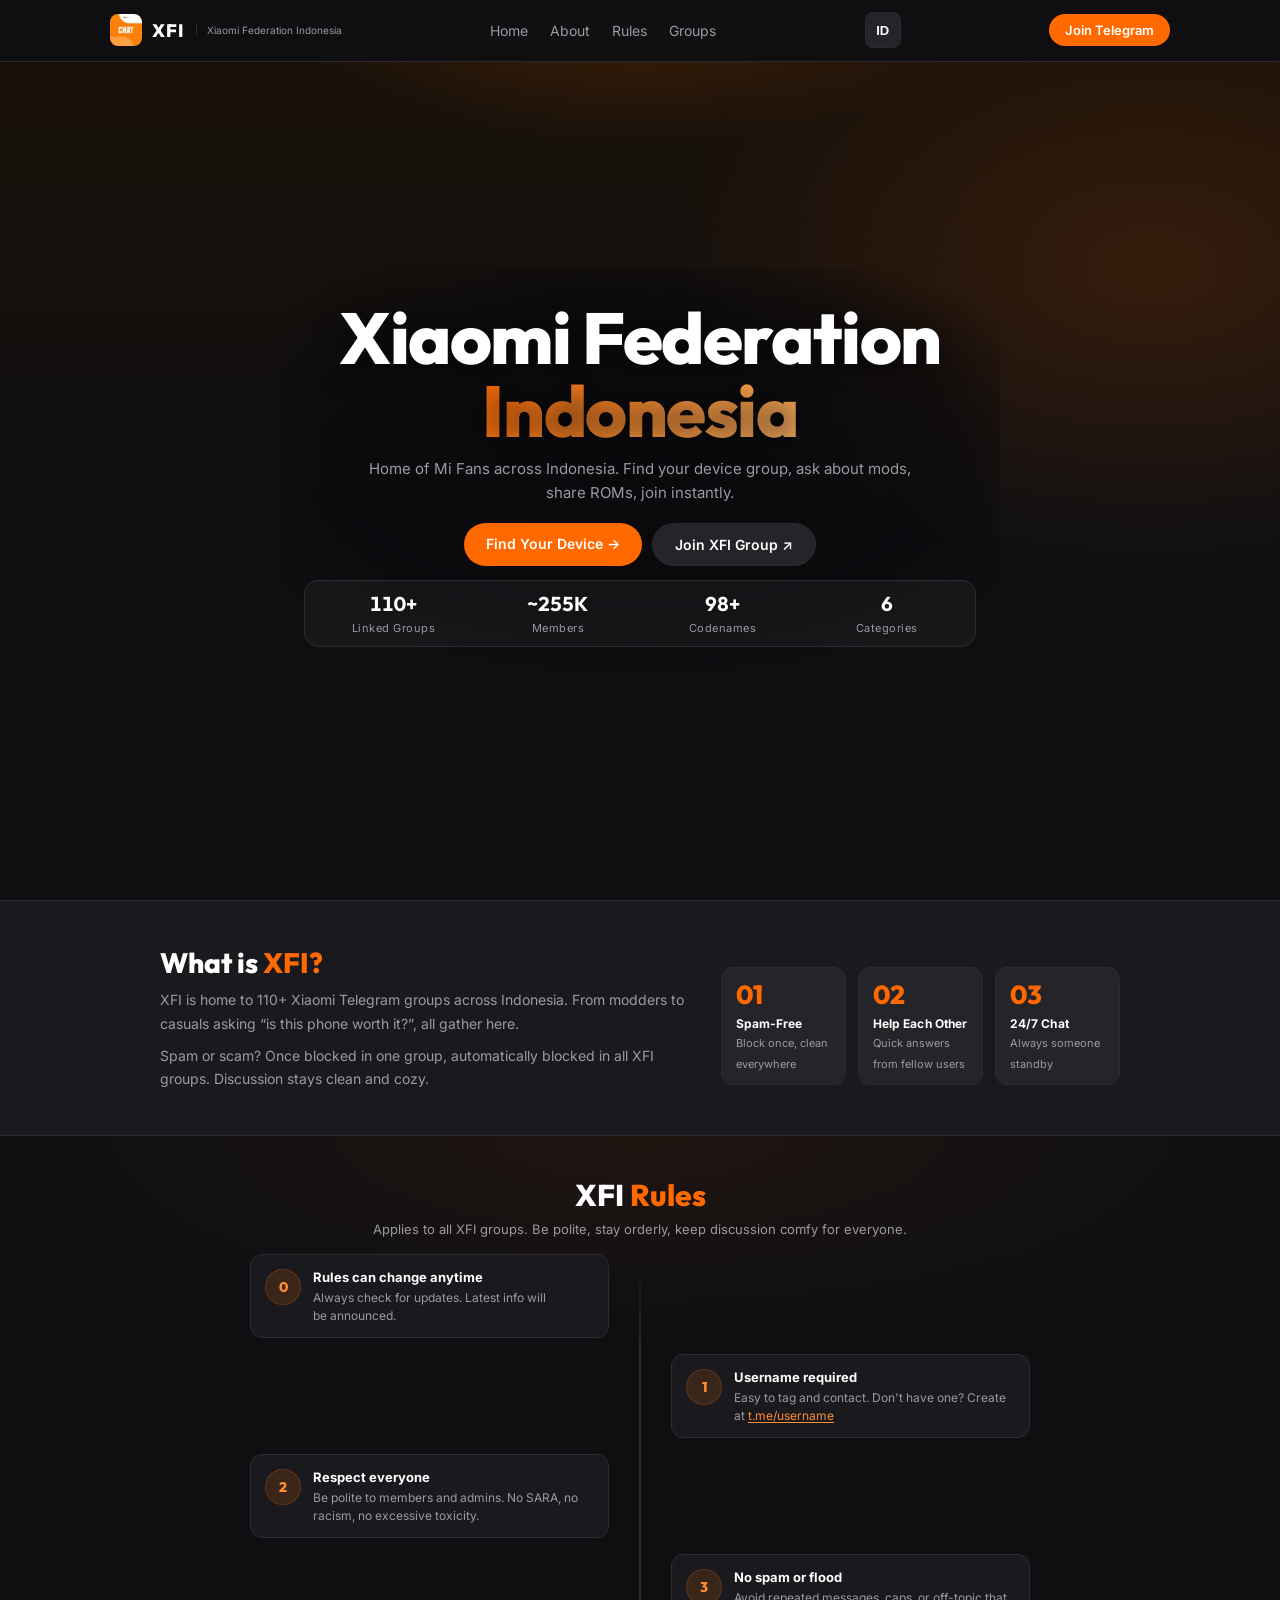
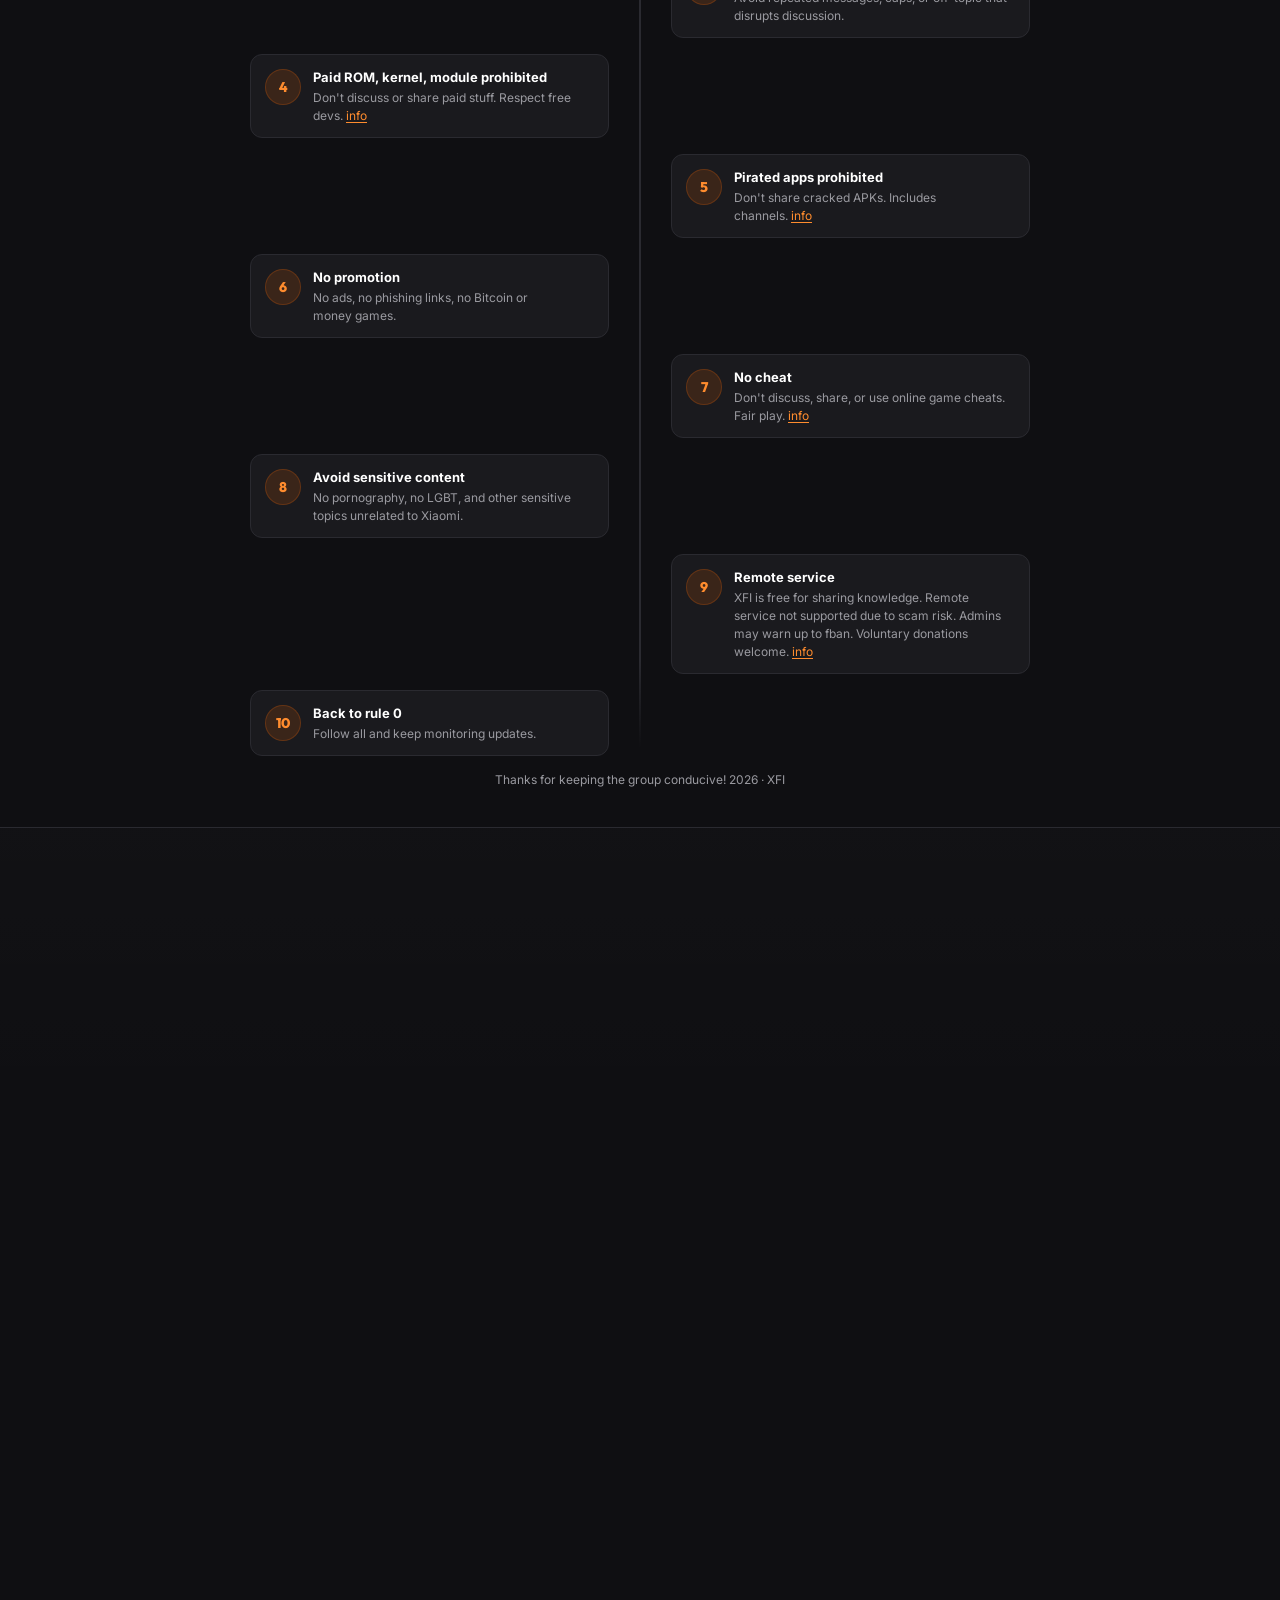
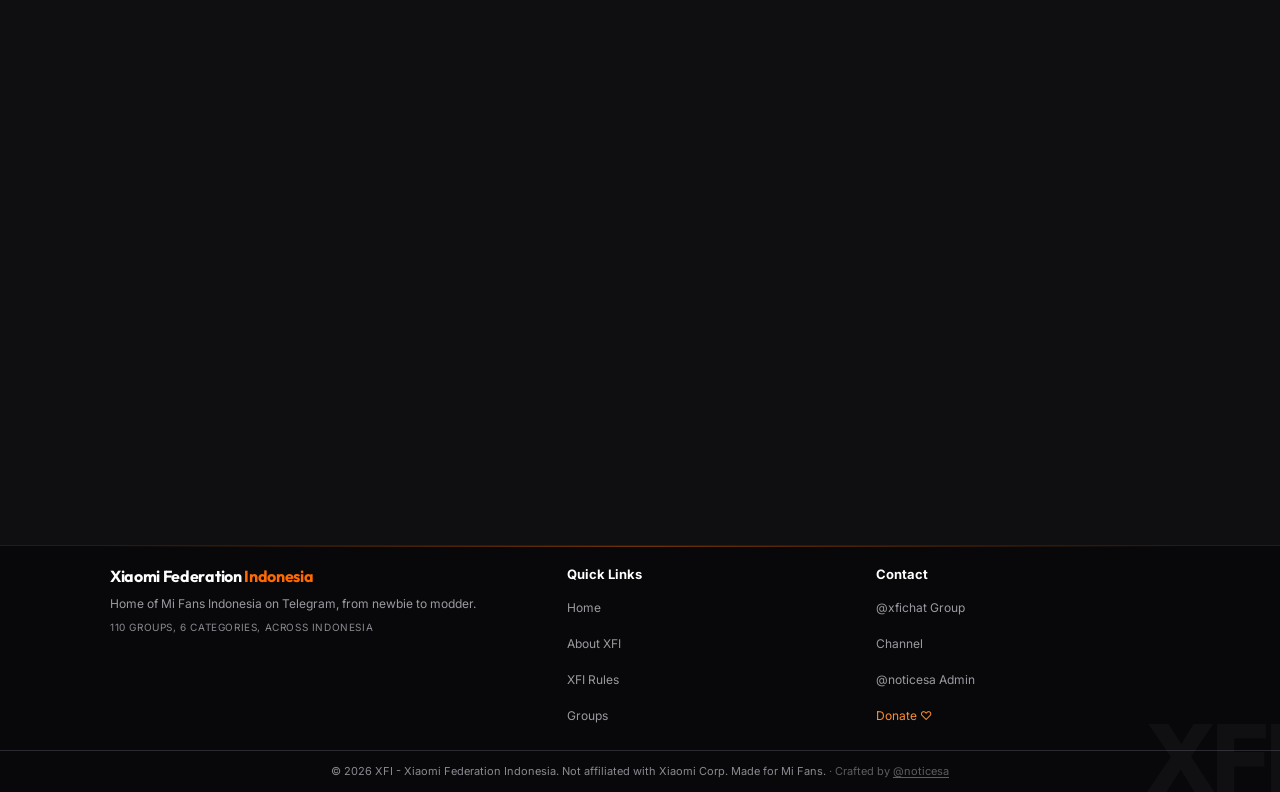
==== commit 4628b1fe: "fix: url lang persist, dead code, sw lru, aeo and a11y pass - syncURL keeps lang=en, loadFromURL whi" ====
--- a/index.html
+++ b/index.html
@@ -16,7 +16,7 @@
 <link rel="alternate" hreflang="x-default" href="https://xiaomifederationindonesia.vercel.app/">
 <link rel="icon" type="image/png" href="assets/images/favicon.png">
 <script type="application/ld+json">{"@context":"https://schema.org","@type":"Organization","name":"Xiaomi Federation Indonesia","alternateName":"XFI","url":"https://xiaomifederationindonesia.vercel.app/","logo":"https://xiaomifederationindonesia.vercel.app/assets/images/xfi-group.jpg","description":"Federasi 110 grup Telegram Xiaomi se-Indonesia. Cari grup sesuai HP-mu, tanya oprek, share ROM.","sameAs":["https://t.me/xfichat","https://t.me/XiaomiFederationIndonesia"]}</script>
-<script type="application/ld+json">{"@context":"https://schema.org","@type":"FAQPage","mainEntity":[{"@type":"Question","name":"Apa itu XFI?","acceptedAnswer":{"@type":"Answer","text":"XFI adalah Xiaomi Federation Indonesia, federasi 110 grup Telegram Xiaomi se-Indonesia. Dari yang hobi oprek sampai yang cuma mau nanya HP ini worth it gak, semua ngumpul di sini. Spam sekali diblok otomatis keblok di semua grup."}},{"@type":"Question","name":"Bagaimana cara gabung grup XFI?","acceptedAnswer":{"@type":"Answer","text":"Buka https://xiaomifederationindonesia.vercel.app/, cari HP-mu via filter kategori/device atau search, lalu klik Join Grup untuk langsung ke Telegram."}},{"@type":"Question","name":"Apakah XFI resmi Xiaomi?","acceptedAnswer":{"@type":"Answer","text":"Bukan. XFI bukan afiliasi resmi Xiaomi Corp. Dibuat untuk Mi Fans Indonesia."}},{"@type":"Question","name":"Apa aturan utama XFI?","acceptedAnswer":{"@type":"Answer","text":"Wajib pakai username, hormati anggota, no spam/flood, no ROM/kernel berbayar, no APK bajakan, no promosi/phishing/Bitcoin, no cheat, no konten sensitif. Lihat https://xiaomifederationindonesia.vercel.app/#aturan"}}]}</script>
+<script type="application/ld+json">{"@context":"https://schema.org","@type":"FAQPage","mainEntity":[{"@type":"Question","name":"Apa itu XFI?","acceptedAnswer":{"@type":"Answer","text":"XFI adalah Xiaomi Federation Indonesia, federasi 110 grup Telegram Xiaomi se-Indonesia dengan sekitar 254K member. Dari yang hobi oprek sampai yang cuma mau nanya HP ini worth it atau tidak, semua ngumpul di sini. Spam sekali diblok otomatis keblok di semua grup."}},{"@type":"Question","name":"Bagaimana cara gabung grup XFI?","acceptedAnswer":{"@type":"Answer","text":"Buka https://xiaomifederationindonesia.vercel.app/, cari HP-mu via filter kategori atau search codename seperti tanzanite, ginkgo, surya, lalu klik Join Grup untuk langsung ke Telegram. Wajib pasang username dulu."}},{"@type":"Question","name":"Grup Redmi Note 12 mana?","acceptedAnswer":{"@type":"Answer","text":"Xiaomi Redmi Note 12 4G NFC (Topaz): https://t.me/RedmiNote12Indonesia. Cari Topaz atau Note 12 di web XFI."}},{"@type":"Question","name":"Apakah XFI resmi Xiaomi?","acceptedAnswer":{"@type":"Answer","text":"Bukan. XFI bukan afiliasi resmi Xiaomi Corp. Dibuat untuk Mi Fans Indonesia."}},{"@type":"Question","name":"Apa aturan utama XFI?","acceptedAnswer":{"@type":"Answer","text":"Wajib pakai username, hormati anggota, no spam/flood, no ROM/kernel berbayar, no APK bajakan, no promosi/phishing/Bitcoin, no cheat, no konten sensitif. Jasa remote tidak didukung karena rawan tipu. Lihat https://xiaomifederationindonesia.vercel.app/#aturan"}},{"@type":"Question","name":"Apa itu fban XFI?","acceptedAnswer":{"@type":"Answer","text":"Blok sekali di satu grup, otomatis keblok di semua grup federasi. Berlaku untuk spam, scam, dan pelanggaran berat."}},{"@type":"Question","name":"Apakah jasa remote boleh di XFI?","acceptedAnswer":{"@type":"Answer","text":"Tidak didukung. XFI gratis untuk berbagi ilmu karena rawan tipu. Donasi sukarela sebagai terima kasih tetap boleh."}}]}</script>
 <link rel="apple-touch-icon" href="assets/images/xfi-group.jpg">
 <link rel="manifest" href="/manifest.json">
 <meta name="theme-color" content="#FF6900">
@@ -24,7 +24,7 @@
 <link rel="preconnect" href="https://fonts.gstatic.com" crossorigin>
 <link rel="preload" as="style" href="https://fonts.googleapis.com/css2?family=Outfit:wght@400;600;700;800&family=Inter:wght@400;500;600&display=swap" onload="this.onload=null;this.rel='stylesheet'">
 <noscript><link href="https://fonts.googleapis.com/css2?family=Outfit:wght@400;600;700;800&family=Inter:wght@400;500;600&display=swap" rel="stylesheet"></noscript>
-<link rel="stylesheet" href="css/style.css?v=46">
+<link rel="stylesheet" href="css/style.css?v=48">
 <link rel="preload" as="image" href="assets/images/xfi-group.webp" type="image/webp" fetchpriority="high">
 <script>document.documentElement.classList.add('js');try{var m=navigator.deviceMemory||8,c=navigator.hardwareConcurrency||8,cn=navigator.connection,sd=cn&&cn.saveData,sl=cn&&/2g/.test(cn.effectiveType||'');if(m<=4||c<=4||sd||sl)document.documentElement.classList.add('low-end');}catch(e){}</script>
 </head>
@@ -45,7 +45,7 @@
       <a href="#grup" data-i18n="nav_groups">Daftar Grup</a>
     </div>
     <button id="langToggle" class="lang-toggle" aria-label="Switch language">EN</button>
-    <a href="https://t.me/xfichat" target="_blank" rel="noopener" class="nav-cta" data-i18n="nav_cta">Join Telegram</a>
+    <a href="https://t.me/xfichat" target="_blank" rel="noopener" class="nav-cta" data-i18n="nav_cta">Gabung Telegram</a>
     <button class="burger" onclick="toggleMenu()" aria-label="Toggle menu" aria-expanded="false" aria-controls="mobileMenu">☰</button>
   </div>
   <div id="mobileMenu" class="mobile-menu">
@@ -120,7 +120,7 @@
   <div class="container">
     <div class="section-head reveal">
       <h2 data-i18n="groups_title">Daftar Grup Tertaut <span>XFI</span></h2>
-      <p data-i18n="groups_sub"><span id="totalGroupsText">110</span> grup aktif. Pilih kategori atau device-mu di bawah, langsung ketemu grup yang pas.</p>
+      <p data-i18n="groups_sub"><span id="totalGroupsText">110</span> grup aktif. Pilih kategori di bawah, langsung ketemu grup yang pas.</p>
     </div>
 
     <div class="filter-bar reveal" role="search" aria-label="Filter grup">
@@ -176,6 +176,6 @@
 
 <div id="toast" class="toast" role="status" aria-live="polite"></div>
 <script>if('serviceWorker' in navigator){ window.addEventListener('load',()=>{ navigator.serviceWorker.register('/sw.js').catch(()=>{}); }); }</script>
-<script src="js/script.js?v=46" defer></script>
+<script src="js/script.js?v=48" defer></script>
 </body>
 </html>
--- a/css/style.css
+++ b/css/style.css
@@ -16,8 +16,8 @@
 a{color:inherit;text-decoration:none}
 .container{max-width:1100px;margin:0 auto;padding:0 20px}
 /* reveal */
-.reveal{opacity:0;transform:translateY(14px)}
-.reveal.active{opacity:1;transform:none;transition:opacity .6s var(--ease),transform .6s var(--ease)}
+html.js .reveal{opacity:0;transform:translateY(14px)}
+html.js .reveal.active{opacity:1;transform:none;transition:opacity .6s var(--ease),transform .6s var(--ease)}
 .reveal-delay-1{transition-delay:.05s} .reveal-delay-2{transition-delay:.1s} .reveal-delay-3{transition-delay:.15s}
 nav{position:fixed;top:0;left:0;right:0;z-index:50;background:rgba(15,15,18,0.82);backdrop-filter:blur(16px) saturate(1.2);-webkit-backdrop-filter:blur(16px) saturate(1.2);border-bottom:1px solid var(--border);transition:background .3s var(--ease), border-color .3s var(--ease), box-shadow .3s var(--ease);contain:paint;transform:translateZ(0);will-change:auto}
 nav.scrolled{background:rgba(15,15,18,0.96);box-shadow:0 4px 30px rgba(0,0,0,0.4);border-color:rgba(255,105,0,0.15)}
@@ -56,21 +56,21 @@
 @media(max-width:600px){.hero{padding:84px 16px 32px;min-height:100vh;min-height:100dvh;min-height:100svh}}
 .hero-bg{position:absolute;inset:0;background:radial-gradient(ellipse 700px 400px at 50% -10%, rgba(255,105,0,0.28), transparent 60%), radial-gradient(ellipse 500px 300px at 90% 30%, rgba(255,105,0,0.14), transparent), linear-gradient(180deg, #1a1108 0%, #0f0f12 60%);z-index:-1;animation:heroShift 14s ease-in-out infinite alternate;transform:translateZ(0);contain:paint;will-change:auto}
 @keyframes heroShift{0%{transform:scale(1) translateY(0)}100%{transform:scale(1.03) translateY(-6px)}}
-.hero-lottie{position:absolute;inset:0;pointer-events:none;z-index:0;overflow:hidden;contain:paint;display:flex;flex-direction:row;justify-content:space-evenly;gap:10px;animation:lottieIn 1s var(--ease) .1s both}
+.hero-lottie{position:absolute;inset:0;pointer-events:none;z-index:0;overflow:hidden;contain:strict;display:flex;flex-direction:row;justify-content:space-evenly;gap:10px;animation:lottieIn 1s var(--ease) .1s both;content-visibility:auto;contain-intrinsic-size:100vw 100vh}
 @keyframes lottieIn{from{opacity:0}to{opacity:1}}
 .strip-row{position:relative;display:flex;flex-direction:column;height:max-content;opacity:.52;-webkit-mask-image:linear-gradient(180deg,transparent 0,#000 16%,#000 84%,transparent 100%);mask-image:linear-gradient(180deg,transparent 0,#000 16%,#000 84%,transparent 100%)}
-.strip-a{animation:marqueeY 38s linear infinite,weaveX 9s ease-in-out infinite}
-.strip-b{animation:marqueeY 96s linear infinite reverse,weaveX 11s ease-in-out infinite reverse}
-.strip-c{animation:marqueeY 55s linear infinite,weaveX 10s ease-in-out infinite}
-.strip-d{animation:marqueeY 130s linear infinite reverse,weaveX 12s ease-in-out infinite reverse}
-.strip-e{animation:marqueeY 72s linear infinite,weaveX 8.5s ease-in-out infinite}
+.strip-a{animation:marqueeY 38s linear infinite,weaveX 9s ease-in-out infinite;animation-delay:0s,.08s}
+.strip-b{animation:marqueeY 96s linear infinite reverse,weaveX 11s ease-in-out infinite reverse;animation-delay:.12s,.18s}
+.strip-c{animation:marqueeY 55s linear infinite,weaveX 10s ease-in-out infinite;animation-delay:.24s,.06s}
+.strip-d{animation:marqueeY 130s linear infinite reverse,weaveX 12s ease-in-out infinite reverse;animation-delay:.36s,.14s}
+.strip-e{animation:marqueeY 72s linear infinite,weaveX 8.5s ease-in-out infinite;animation-delay:.08s,.22s}
 .strip-row img{width:120px;height:120px;object-fit:cover;border-radius:16px;margin-bottom:10px;border:1px solid rgba(255,255,255,0.09);filter:saturate(1.05) blur(2.6px);transform:translateZ(0) scale(1.04);will-change:transform;contain:paint}
 @keyframes marqueeY{from{transform:translateY(0)}to{transform:translateY(-50%)}}
 @keyframes weaveX{0%,100%{translate:0 0}50%{translate:4px 0}}
 .hero-lottie::after{content:'';position:absolute;inset:0;background:linear-gradient(180deg,rgba(15,15,18,0.78) 0%,rgba(15,15,18,0.58) 30%,rgba(15,15,18,0.58) 70%,rgba(15,15,18,0.86) 100%)}
-@media(max-width:600px){.hero-lottie{gap:6px;animation:none;contain:paint}.strip-row{animation:none!important;opacity:.46;will-change:auto}.strip-a{animation:marqueeY 45s linear infinite!important;will-change:transform;transform:translateZ(0)}.strip-b{animation:marqueeY 105s linear infinite reverse!important;will-change:transform;transform:translateZ(0)}.strip-c{animation:marqueeY 62s linear infinite!important;will-change:transform;transform:translateZ(0)}.strip-row img{width:88px;height:88px;border-radius:12px;filter:saturate(1.05) blur(2.2px);transform:translateZ(0);will-change:auto}.strip-d,.strip-e{display:none}.hero-lottie::after{background:linear-gradient(180deg,rgba(15,15,18,0.82) 0%,rgba(15,15,18,0.64) 30%,rgba(15,15,18,0.64) 70%,rgba(15,15,18,0.88) 100%)}}
+@media(max-width:600px){.hero-lottie{gap:8px;animation:none;contain:paint}.strip-row{animation:none!important;opacity:.44;will-change:auto}.strip-a{animation:marqueeY 50s linear infinite!important;will-change:transform;transform:translateZ(0)}.strip-b{animation:marqueeY 110s linear infinite reverse!important;will-change:transform;transform:translateZ(0)}.strip-row img{width:80px;height:80px;border-radius:12px;filter:saturate(1.05);transform:translateZ(0);will-change:auto}.strip-c,.strip-d,.strip-e{display:none}.hero-lottie::after{background:linear-gradient(180deg,rgba(15,15,18,0.84) 0%,rgba(15,15,18,0.66) 30%,rgba(15,15,18,0.66) 70%,rgba(15,15,18,0.90) 100%)}}
 @media(prefers-reduced-motion:reduce){.hero-lottie{display:none}}
-@media(hover:none){.hero-lottie{will-change:auto}.strip-row{will-change:auto}.strip-row img{filter:saturate(1.05) blur(2.2px);will-change:auto;transform:none}.hero-lottie::after{background:linear-gradient(180deg,rgba(15,15,18,0.84) 0%,rgba(15,15,18,0.66) 30%,rgba(15,15,18,0.66) 70%,rgba(15,15,18,0.90) 100%)}}
+@media(hover:none){.hero-lottie{will-change:auto}.strip-row{will-change:auto}.strip-row img{filter:saturate(1.05);will-change:auto;transform:none}.hero-lottie::after{background:linear-gradient(180deg,rgba(15,15,18,0.84) 0%,rgba(15,15,18,0.66) 30%,rgba(15,15,18,0.66) 70%,rgba(15,15,18,0.90) 100%)}}
 .hero-content{max-width:720px;position:relative;z-index:1;background:radial-gradient(ellipse 80% 70% at 50% 45%, rgba(9,9,12,0.9) 0%, rgba(9,9,12,0.6) 55%, transparent 78%);padding:32px 24px}
 @media(max-width:600px){.hero-content{padding:18px 12px}}
 @keyframes fadeUp{from{opacity:0;transform:translateY(18px)}to{opacity:1;transform:none}}
@@ -149,6 +149,7 @@
 @media(min-width:700px){.filter-bar{flex-direction:row;align-items:center;justify-content:space-between}}
 .filter-bar input{flex:none;background:var(--dark) url("data:image/svg+xml,%3Csvg xmlns='http://www.w3.org/2000/svg' width='16' height='16' viewBox='0 0 24 24' fill='none' stroke='%239a9aa0' stroke-width='2' stroke-linecap='round'%3E%3Ccircle cx='11' cy='11' r='7'/%3E%3Cpath d='M20 20L16.65 16.65'/%3E%3C/svg%3E") no-repeat 14px center;color:#fff;padding:10px 14px 10px 38px;border:1px solid var(--border);border-radius:999px;outline:none;font-size:13px;min-width:0;width:100%;transition:border-color .2s, box-shadow .2s}
 @media(min-width:700px){.filter-bar input{flex:1;min-width:0;max-width:none}}
+@media(max-width:600px){.filter-bar input{font-size:16px}}
 .search-hint{margin-left:8px;display:none;align-items:center;gap:4px;color:var(--muted);font-size:11px;flex-shrink:0}
 .search-hint kbd{display:inline-grid;place-items:center;min-width:22px;height:22px;padding:0 6px;border-radius:6px;background:var(--dark3);border:1px solid var(--border);border-bottom-width:2px;font-family:'Inter';font-size:11px;line-height:1;color:var(--muted)}
 @media(min-width:700px){.search-hint{display:flex}}
@@ -216,7 +217,7 @@
 .footer-title span{color:var(--orange)}
 footer p{color:var(--muted);font-size:12px;line-height:1.6}
 .footer-grid b{font-size:13px;display:block;margin-bottom:8px}
-.footer-grid a{color:var(--muted);font-size:12px;display:block;padding:3px 0;transition:color .2s, transform .2s}
+.footer-grid a{color:var(--muted);font-size:12px;display:block;padding:10px 0;min-height:36px;transition:color .2s, transform .2s}
 .footer-grid a:hover{color:var(--orange);transform:translateX(2px)}
 .footer-meta{display:block;margin-top:8px;font-size:10px;letter-spacing:.6px;text-transform:uppercase;color:#8a8a90}
 .footer-donate{color:var(--orange2) !important}
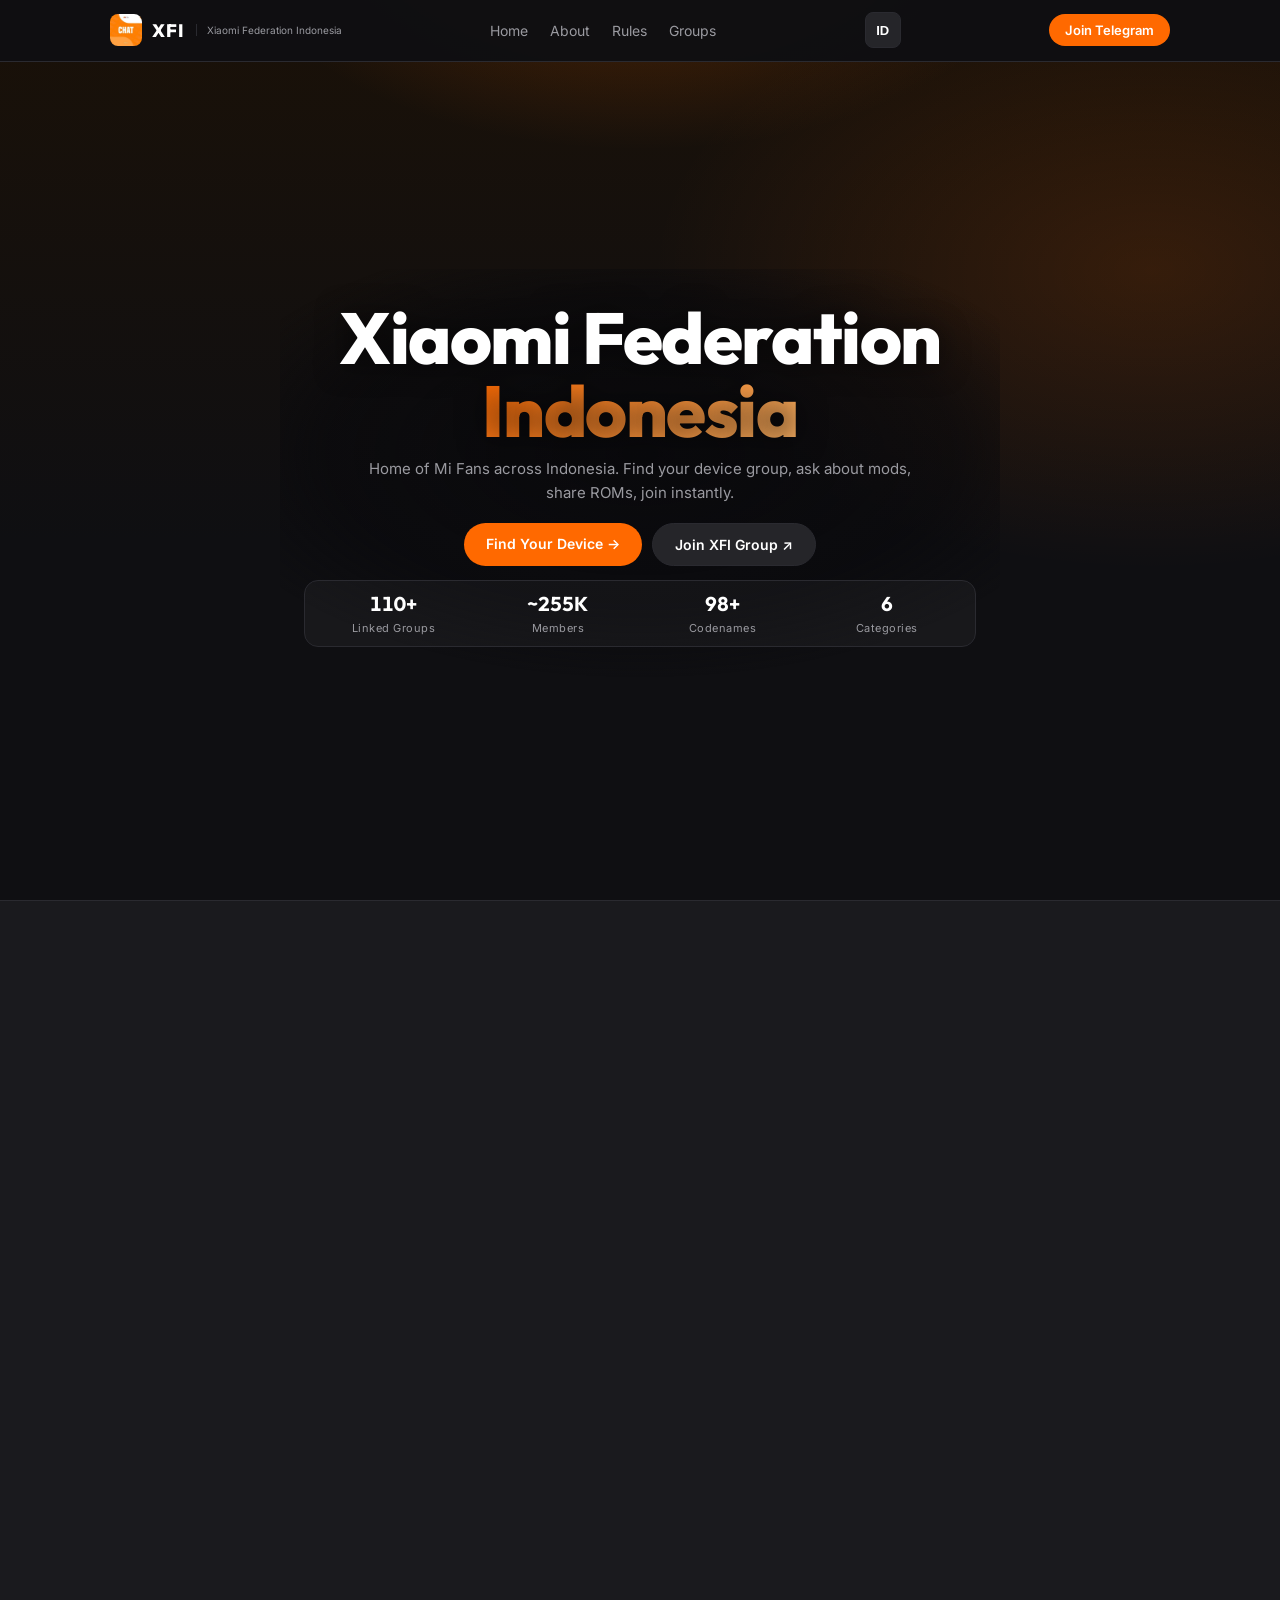
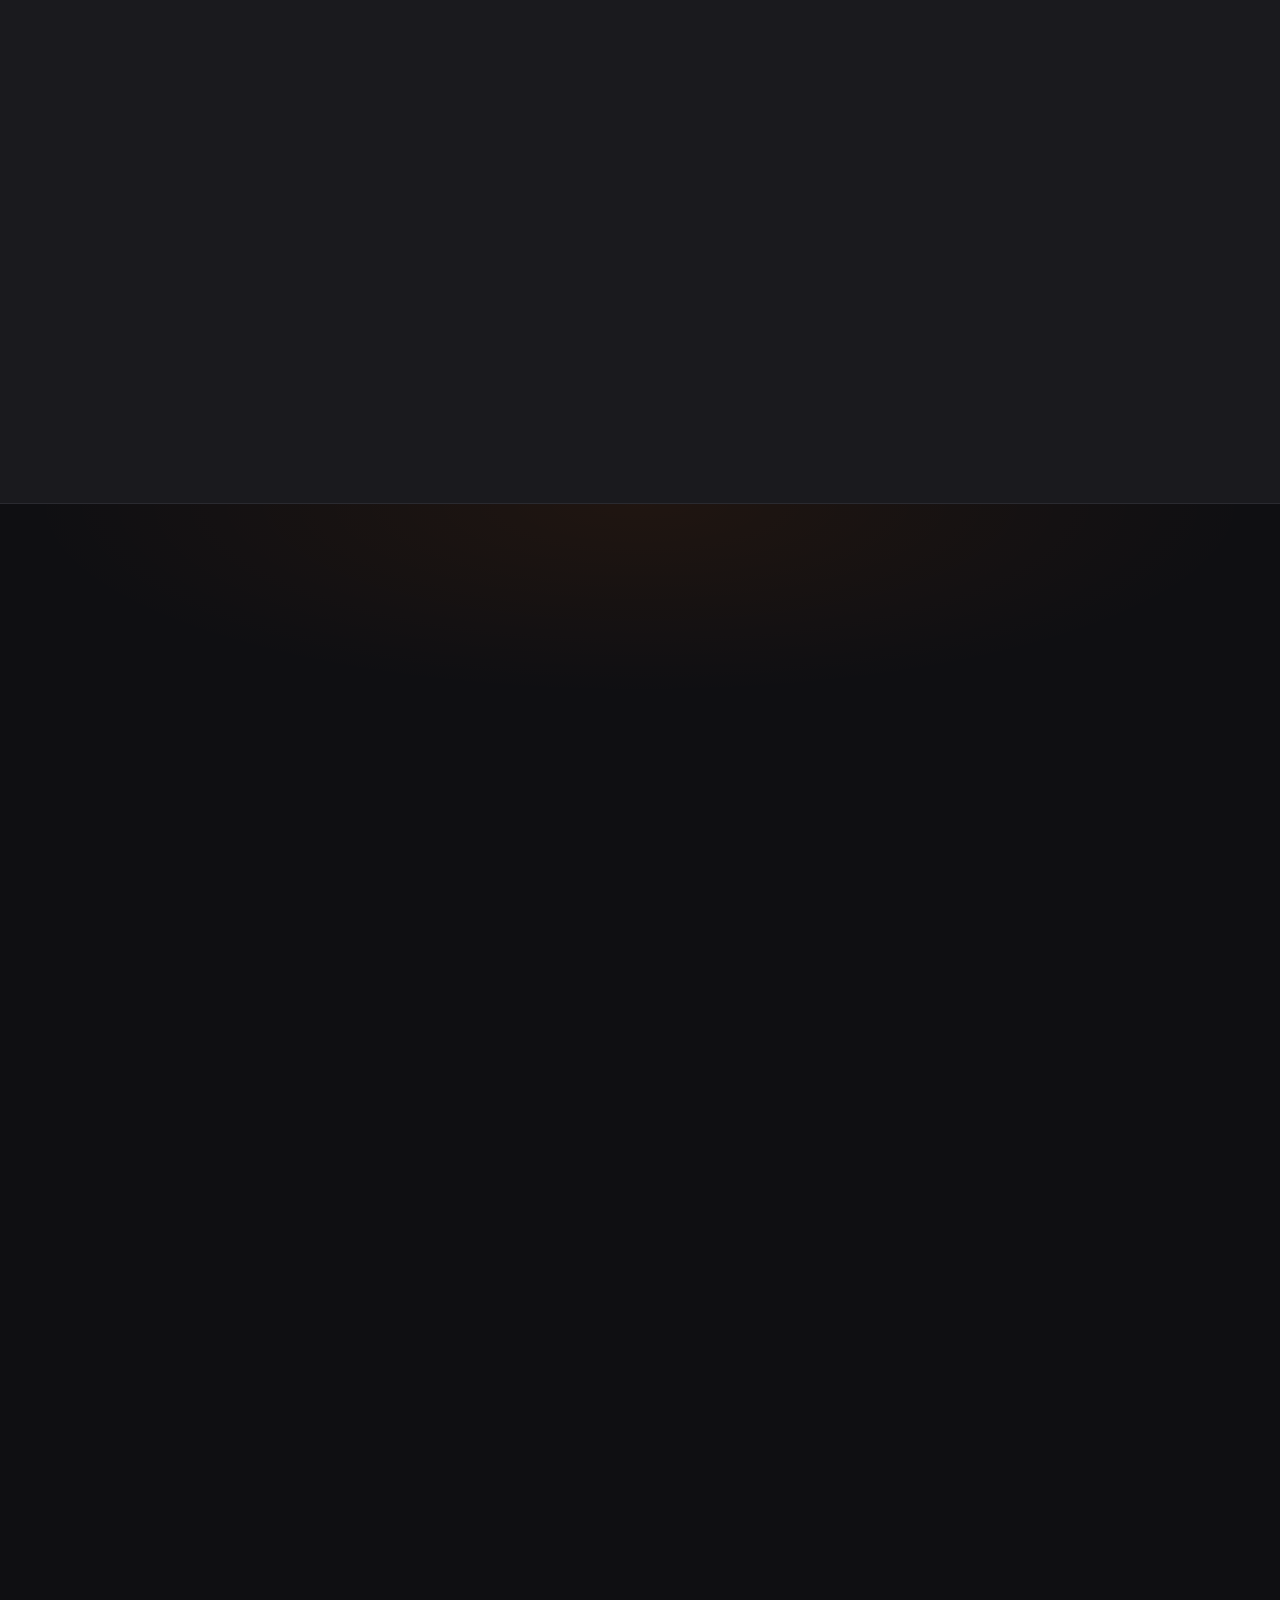
==== commit 1321a432: "feat: add subtle total visits counter in footer via Abacus Change-Id: I80dbac3ff0bf4afee3e9f57debe84" ====
--- a/index.html
+++ b/index.html
@@ -171,7 +171,7 @@
       <a href="https://sociabuzz.com/noticesa/tribe" target="_blank" rel="noopener" class="footer-donate" data-i18n="footer_donate">Donasi ♡</a>
     </div>
   </div>
-  <div class="copyright"><span data-i18n="footer_copy">© 2026 XFI - Xiaomi Federation Indonesia. Bukan afiliasi resmi Xiaomi Corp. Dibuat untuk Mi Fans.</span> <span class="footer-credit">· Crafted by <a href="https://t.me/noticesa" target="_blank" rel="noopener">@noticesa</a></span></div>
+  <div class="copyright"><span data-i18n="footer_copy">© 2026 XFI - Xiaomi Federation Indonesia. Bukan afiliasi resmi Xiaomi Corp. Dibuat untuk Mi Fans.</span> <span class="footer-credit">· Crafted by <a href="https://t.me/noticesa" target="_blank" rel="noopener">@noticesa</a></span> <span class="visit-count" id="visitCount" hidden>· <span id="visitNum">…</span> <span data-i18n="visits_label">kunjungan</span></span></div>
 </footer>
 
 <div id="toast" class="toast" role="status" aria-live="polite"></div>
--- a/css/style.css
+++ b/css/style.css
@@ -59,14 +59,13 @@
 .hero-lottie{position:absolute;inset:0;pointer-events:none;z-index:0;overflow:hidden;contain:strict;display:flex;flex-direction:row;justify-content:space-evenly;gap:10px;animation:lottieIn 1s var(--ease) .1s both;content-visibility:auto;contain-intrinsic-size:100vw 100vh}
 @keyframes lottieIn{from{opacity:0}to{opacity:1}}
 .strip-row{position:relative;display:flex;flex-direction:column;height:max-content;opacity:.52;-webkit-mask-image:linear-gradient(180deg,transparent 0,#000 16%,#000 84%,transparent 100%);mask-image:linear-gradient(180deg,transparent 0,#000 16%,#000 84%,transparent 100%)}
-.strip-a{animation:marqueeY 38s linear infinite,weaveX 9s ease-in-out infinite;animation-delay:0s,.08s}
-.strip-b{animation:marqueeY 96s linear infinite reverse,weaveX 11s ease-in-out infinite reverse;animation-delay:.12s,.18s}
-.strip-c{animation:marqueeY 55s linear infinite,weaveX 10s ease-in-out infinite;animation-delay:.24s,.06s}
-.strip-d{animation:marqueeY 130s linear infinite reverse,weaveX 12s ease-in-out infinite reverse;animation-delay:.36s,.14s}
-.strip-e{animation:marqueeY 72s linear infinite,weaveX 8.5s ease-in-out infinite;animation-delay:.08s,.22s}
-.strip-row img{width:120px;height:120px;object-fit:cover;border-radius:16px;margin-bottom:10px;border:1px solid rgba(255,255,255,0.09);filter:saturate(1.05) blur(2.6px);transform:translateZ(0) scale(1.04);will-change:transform;contain:paint}
+.strip-a{animation:marqueeY 38s linear infinite;animation-delay:0s}
+.strip-b{animation:marqueeY 96s linear infinite reverse;animation-delay:.12s}
+.strip-c{animation:marqueeY 55s linear infinite;animation-delay:.24s}
+.strip-d{animation:marqueeY 130s linear infinite reverse;animation-delay:.36s}
+.strip-e{animation:marqueeY 72s linear infinite;animation-delay:.08s}
+.strip-row img{width:120px;height:120px;object-fit:cover;border-radius:16px;margin-bottom:10px;border:1px solid rgba(255,255,255,0.09);filter:saturate(1.05);opacity:.9;transform:translateZ(0);will-change:transform;contain:paint}
 @keyframes marqueeY{from{transform:translateY(0)}to{transform:translateY(-50%)}}
-@keyframes weaveX{0%,100%{translate:0 0}50%{translate:4px 0}}
 .hero-lottie::after{content:'';position:absolute;inset:0;background:linear-gradient(180deg,rgba(15,15,18,0.78) 0%,rgba(15,15,18,0.58) 30%,rgba(15,15,18,0.58) 70%,rgba(15,15,18,0.86) 100%)}
 @media(max-width:600px){.hero-lottie{gap:8px;animation:none;contain:paint}.strip-row{animation:none!important;opacity:.44;will-change:auto}.strip-a{animation:marqueeY 50s linear infinite!important;will-change:transform;transform:translateZ(0)}.strip-b{animation:marqueeY 110s linear infinite reverse!important;will-change:transform;transform:translateZ(0)}.strip-row img{width:80px;height:80px;border-radius:12px;filter:saturate(1.05);transform:translateZ(0);will-change:auto}.strip-c,.strip-d,.strip-e{display:none}.hero-lottie::after{background:linear-gradient(180deg,rgba(15,15,18,0.84) 0%,rgba(15,15,18,0.66) 30%,rgba(15,15,18,0.66) 70%,rgba(15,15,18,0.90) 100%)}}
 @media(prefers-reduced-motion:reduce){.hero-lottie{display:none}}
@@ -95,7 +94,7 @@
 .stat b{font-family:'Outfit';font-size:20px;display:block;transition:color .3s, transform .3s var(--ease);font-variant-numeric:tabular-nums lining-nums}
 .stat:hover b{color:var(--orange);transform:scale(1.05)}
 .stat span{font-size:11px;color:var(--muted);letter-spacing:.5px}
-@media(max-width:500px){.hero-stats{grid-template-columns:repeat(2,1fr);gap:6px}}
+@media(max-width:600px){.hero-stats{grid-template-columns:repeat(2,1fr);gap:6px}}
 .about{padding:36px 0;background:var(--dark2);border-top:1px solid var(--border);border-bottom:1px solid var(--border);content-visibility:auto;contain-intrinsic-size:auto 320px;contain:layout paint}
 .about-grid{display:grid;grid-template-columns:1fr;gap:24px;max-width:960px;margin:0 auto}
 @media(min-width:800px){.about-grid{grid-template-columns:1.2fr .9fr;align-items:center;gap:28px}.about-text h2,.about-text p{text-align:left;margin-left:0;margin-right:0}.about-text p{max-width:48ch}}
@@ -226,6 +225,8 @@
 .copyright a{color:inherit;text-decoration:underline;text-underline-offset:2px;transition:color .2s}
 .copyright a:hover{color:var(--orange)}
 .footer-credit{opacity:.65;font-weight:400}
+.visit-count{opacity:.55;font-weight:400}
+.visit-count[hidden]{display:none}
 
 .load-more-wrap{display:flex;flex-direction:column;align-items:center;gap:10px;text-align:center;margin-top:16px}
 .load-more-wrap small{color:var(--muted);font-size:11px}
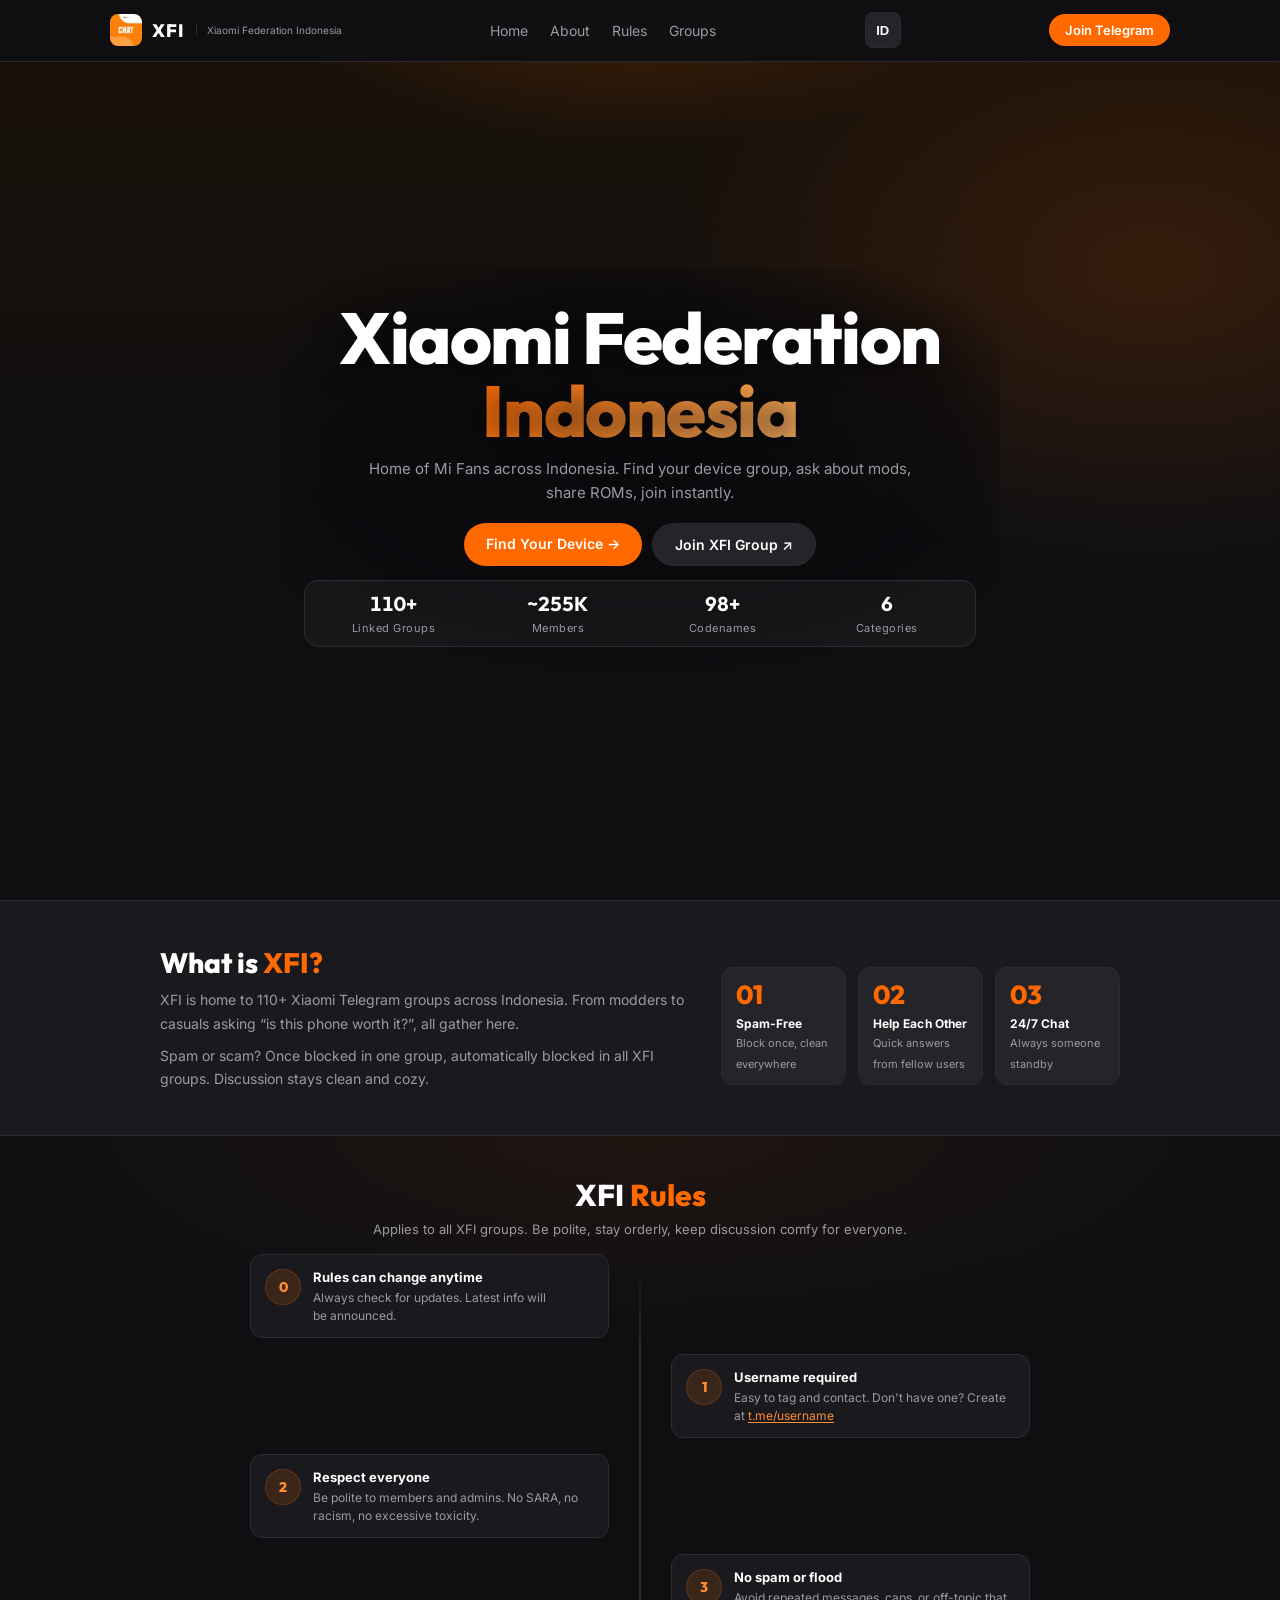
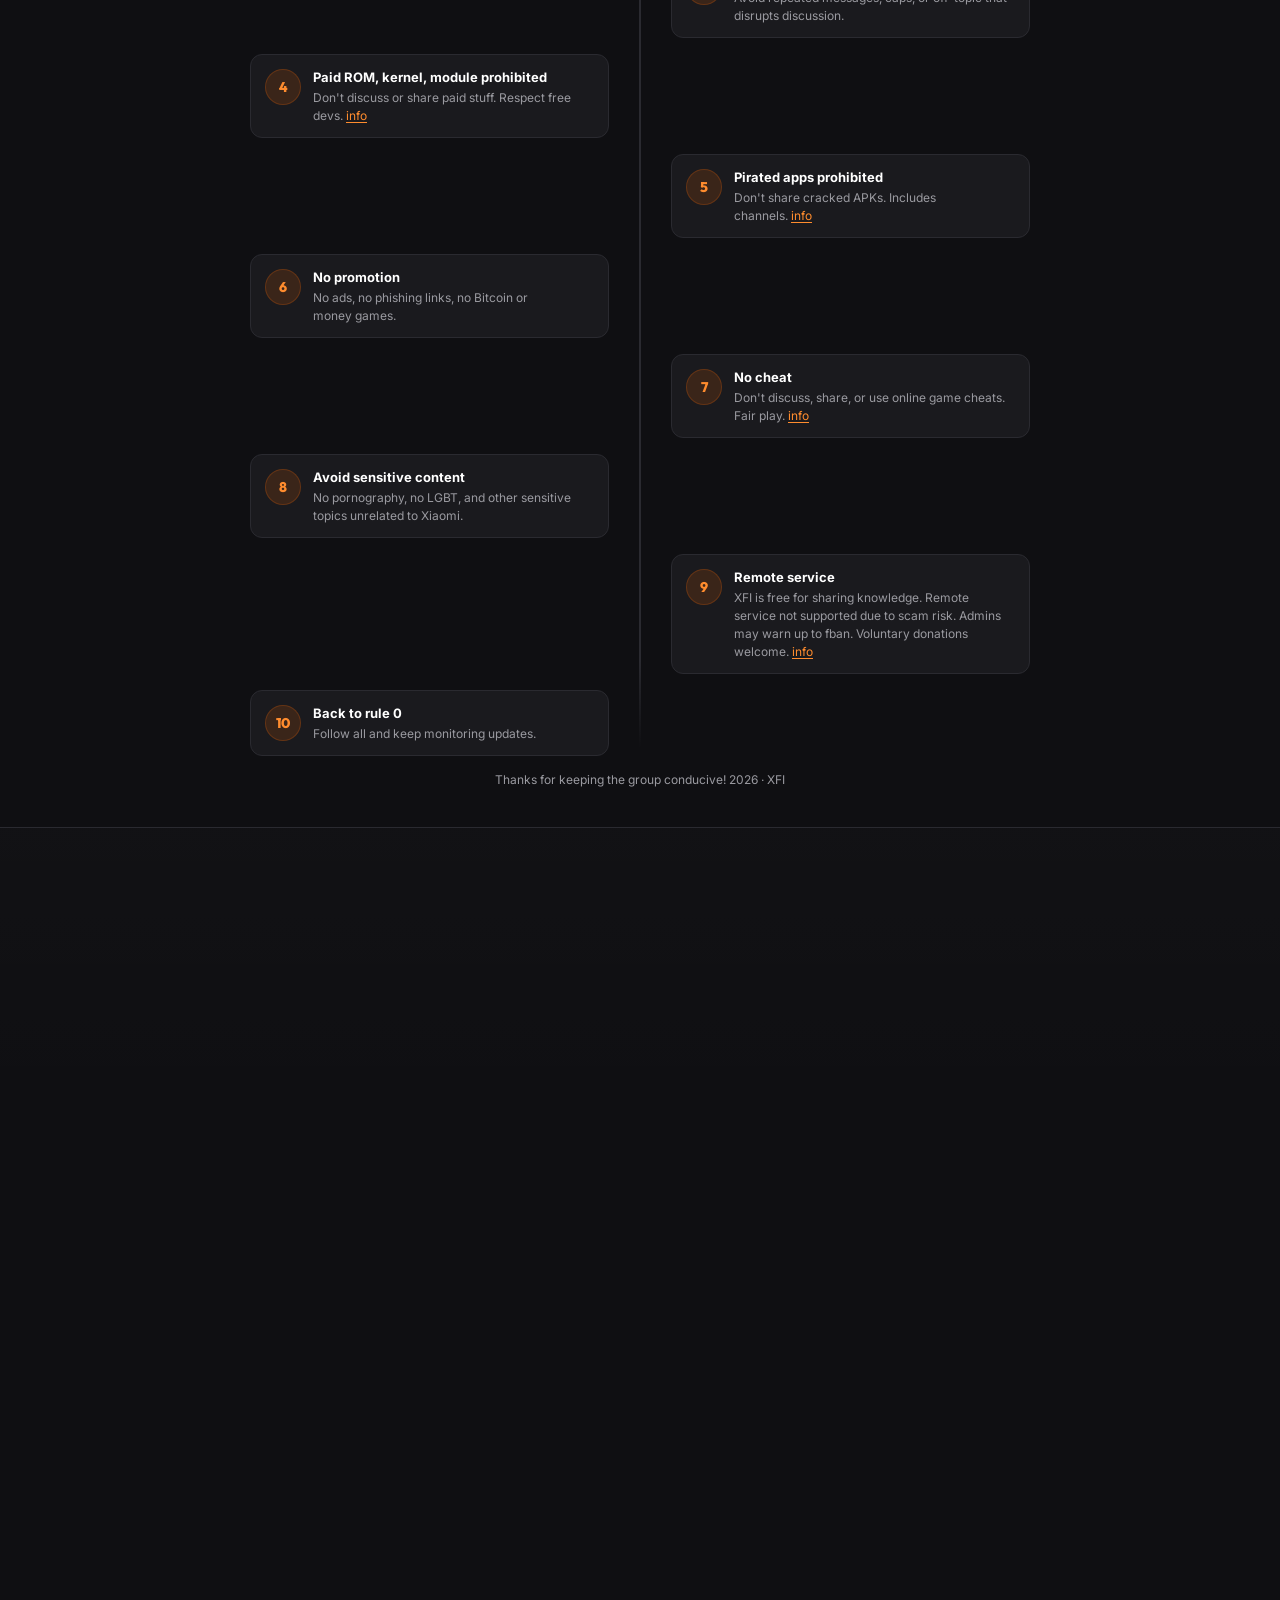
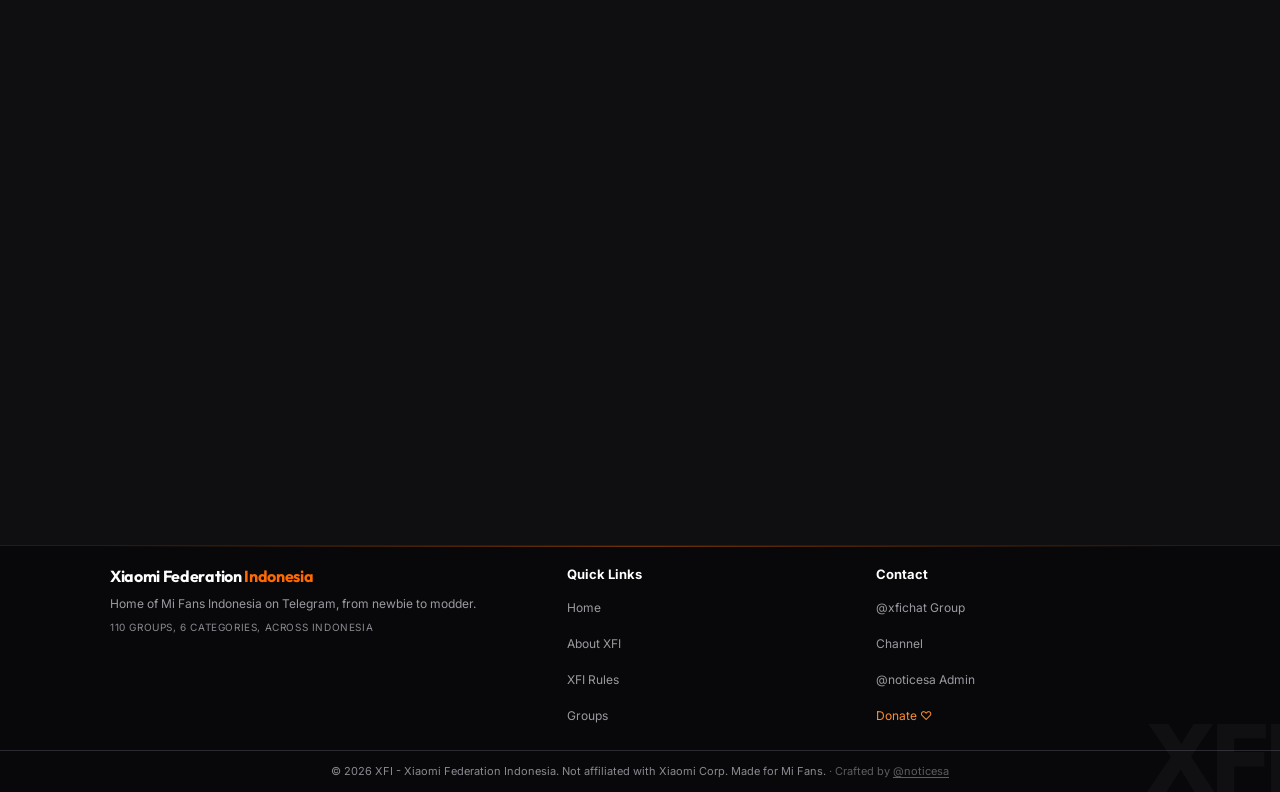
==== commit be8608af: "chore: bump asset version to v49 for visits counter Change-Id: I971bc1f75912965098d1f7964594f0067015" ====
--- a/index.html
+++ b/index.html
@@ -24,7 +24,7 @@
 <link rel="preconnect" href="https://fonts.gstatic.com" crossorigin>
 <link rel="preload" as="style" href="https://fonts.googleapis.com/css2?family=Outfit:wght@400;600;700;800&family=Inter:wght@400;500;600&display=swap" onload="this.onload=null;this.rel='stylesheet'">
 <noscript><link href="https://fonts.googleapis.com/css2?family=Outfit:wght@400;600;700;800&family=Inter:wght@400;500;600&display=swap" rel="stylesheet"></noscript>
-<link rel="stylesheet" href="css/style.css?v=48">
+<link rel="stylesheet" href="css/style.css?v=49">
 <link rel="preload" as="image" href="assets/images/xfi-group.webp" type="image/webp" fetchpriority="high">
 <script>document.documentElement.classList.add('js');try{var m=navigator.deviceMemory||8,c=navigator.hardwareConcurrency||8,cn=navigator.connection,sd=cn&&cn.saveData,sl=cn&&/2g/.test(cn.effectiveType||'');if(m<=4||c<=4||sd||sl)document.documentElement.classList.add('low-end');}catch(e){}</script>
 </head>
@@ -176,6 +176,6 @@
 
 <div id="toast" class="toast" role="status" aria-live="polite"></div>
 <script>if('serviceWorker' in navigator){ window.addEventListener('load',()=>{ navigator.serviceWorker.register('/sw.js').catch(()=>{}); }); }</script>
-<script src="js/script.js?v=48" defer></script>
+<script src="js/script.js?v=49" defer></script>
 </body>
 </html>
